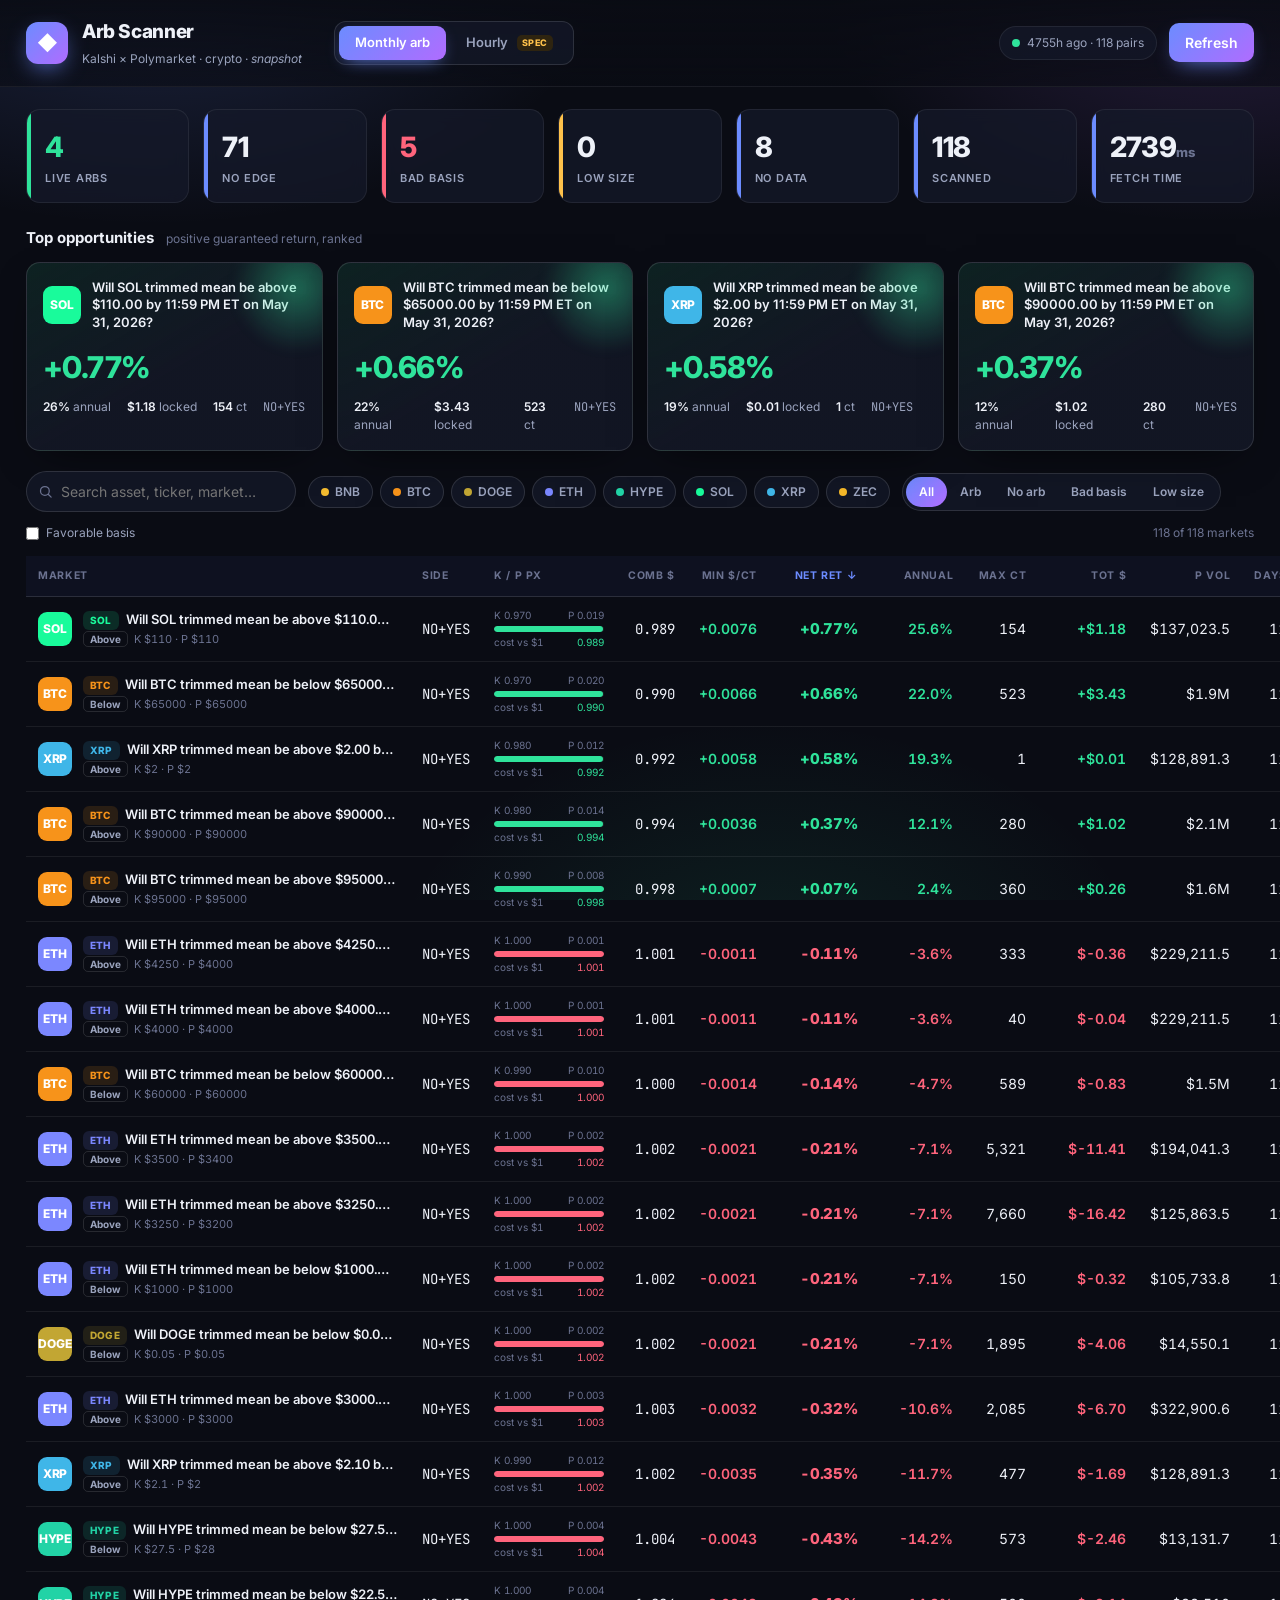
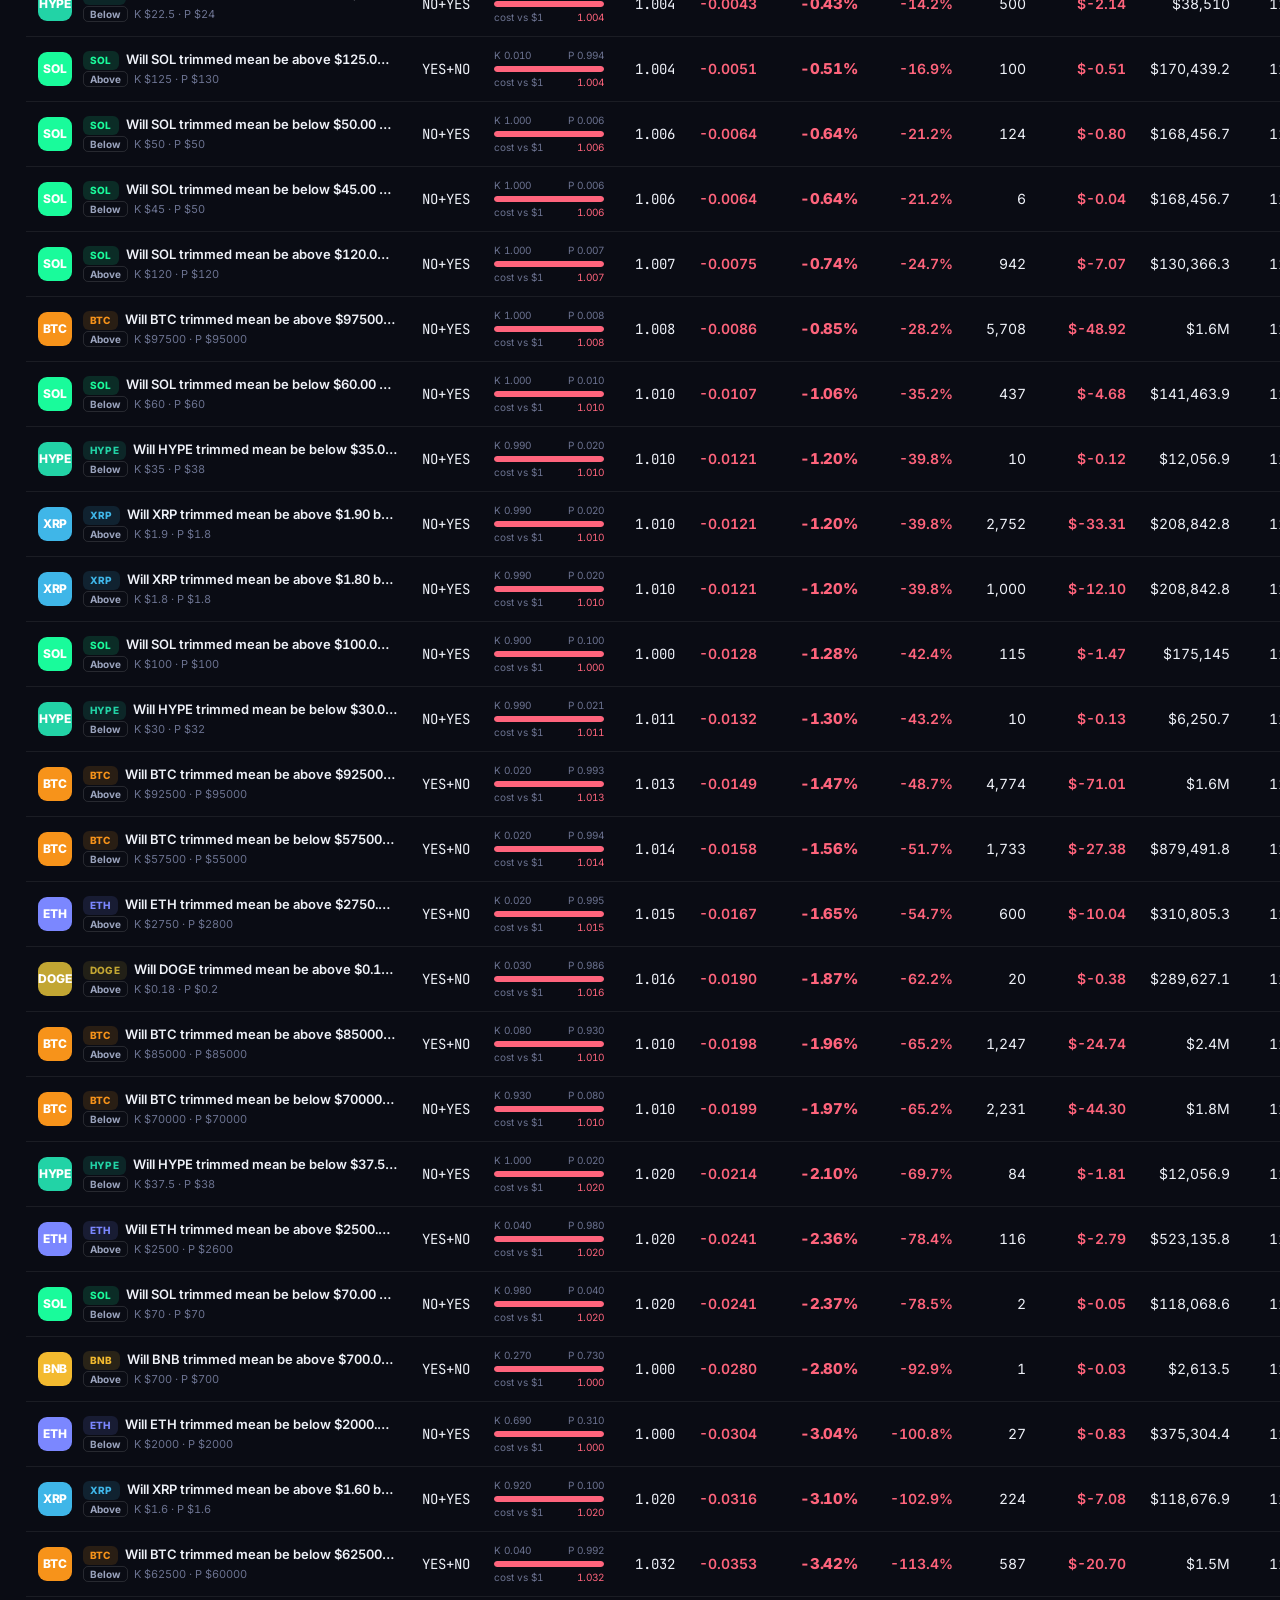
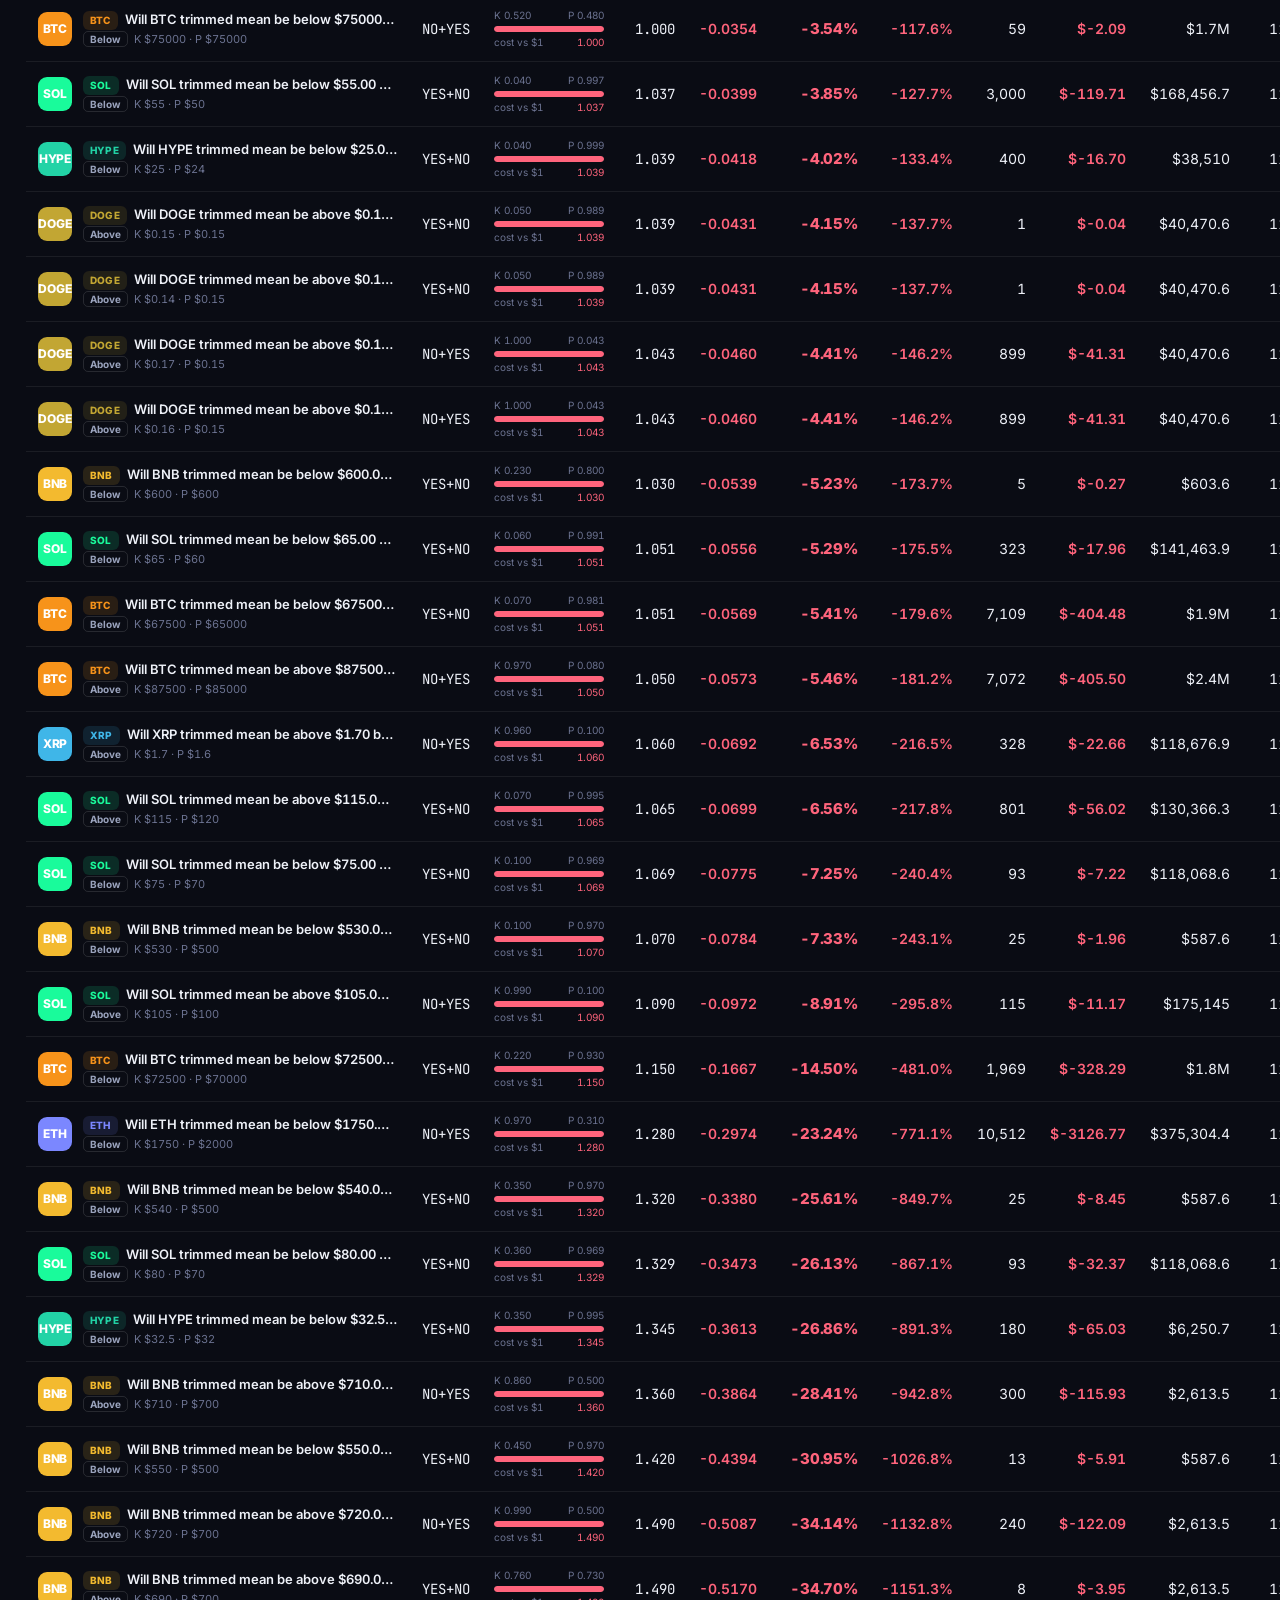
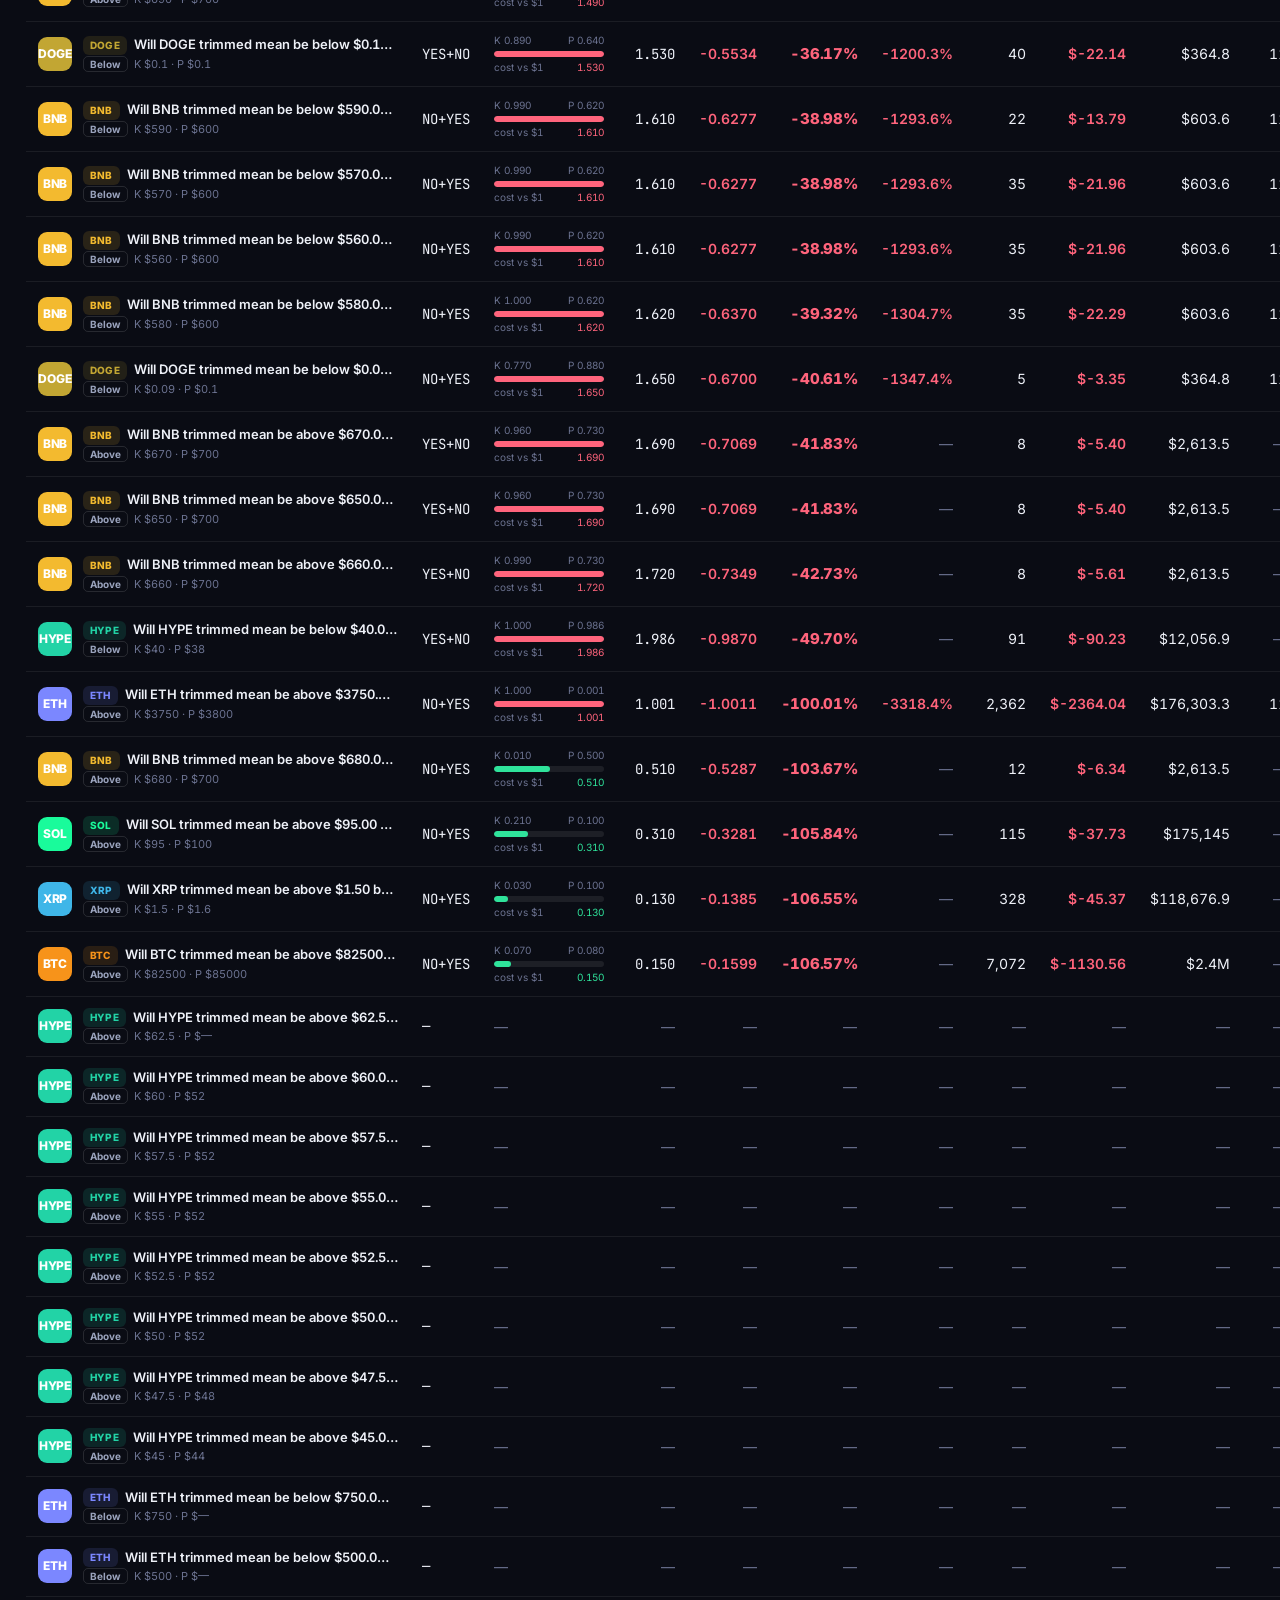
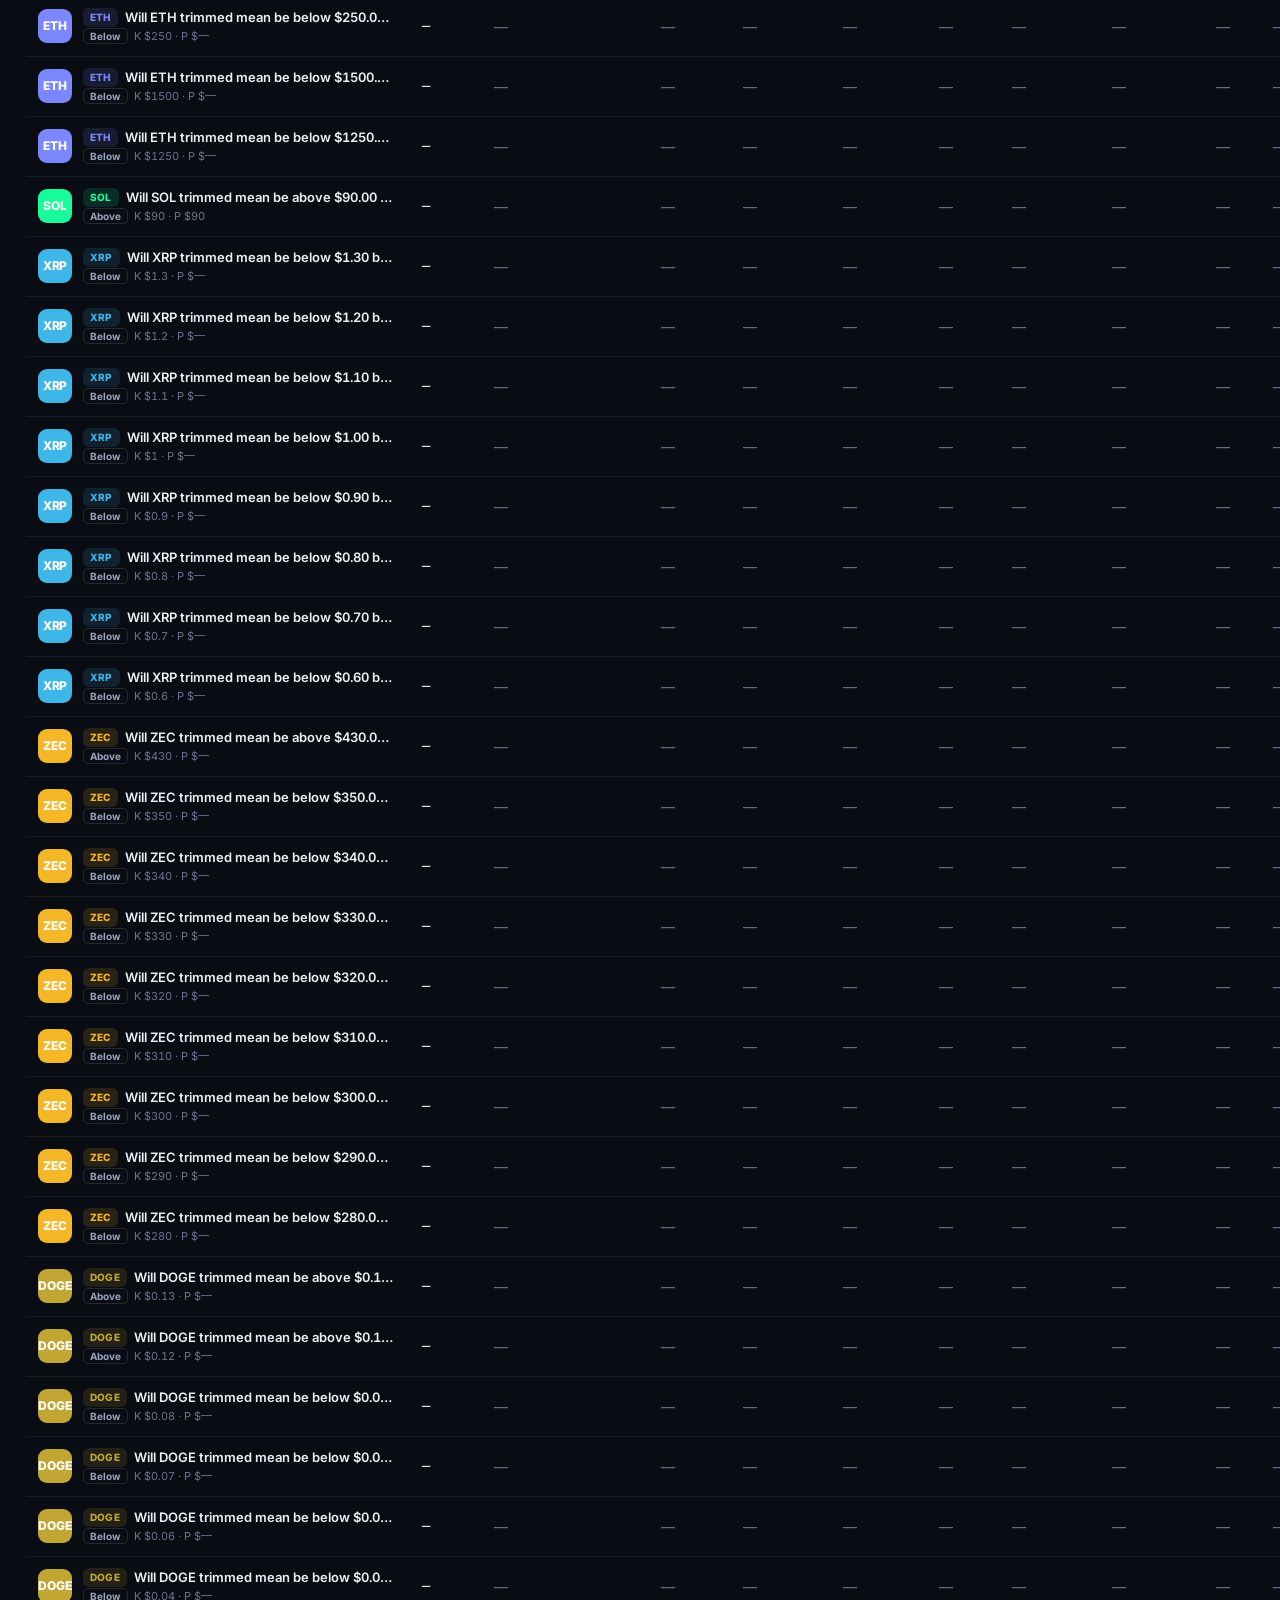
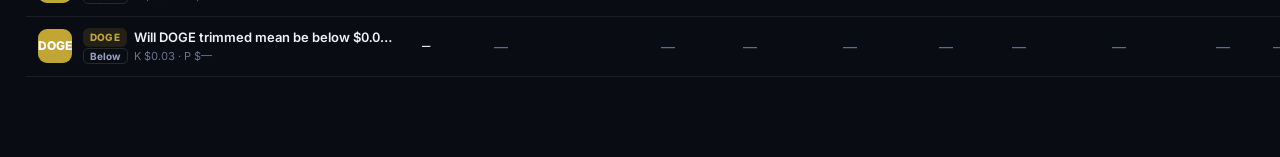
==== docs/index.html @ 5e6889ec "Static dashboard via GitHub Pages (docs/) + GHA snapshot writes Adds a phone-friendly public dashboa" ====
<!DOCTYPE html>
<html lang="en">
<head>
<meta charset="utf-8">
<meta name="viewport" content="width=device-width, initial-scale=1">
<title>Arb Scanner · Kalshi × Polymarket</title>
<link rel="preconnect" href="https://fonts.googleapis.com">
<link rel="preconnect" href="https://fonts.gstatic.com" crossorigin>
<link href="https://fonts.googleapis.com/css2?family=Inter:wght@400;500;600;700;800&family=JetBrains+Mono:wght@500;600&display=swap" rel="stylesheet">
<link rel="stylesheet" href="style.css">
</head>
<body>
<div class="aurora"></div>

<header>
  <div class="brand">
    <div class="logo">◆</div>
    <div>
      <h1>Arb&nbsp;Scanner</h1>
      <span class="sub">Kalshi&nbsp;×&nbsp;Polymarket · crypto · <em>snapshot</em></span>
    </div>
    <div class="tabs" id="tabs">
      <button data-m="monthly" class="on">Monthly&nbsp;arb</button>
      <button data-m="hourly">Hourly&nbsp;<span class="spec">spec</span></button>
    </div>
  </div>
  <div class="actions">
    <div class="live"><span class="dot"></span><span id="meta">loading…</span></div>
    <button id="refresh" class="primary"><span class="bspin"></span><span class="blabel">Reload</span></button>
  </div>
</header>

<div id="hbanner" class="hbanner" hidden>
  <div class="hb-ico">⚠</div>
  <div class="hb-txt">
    <b>Speculative — not a locked arb.</b> Kalshi settles on CF&nbsp;Benchmarks,
    Polymarket on Binance. Different feeds &amp; the discrete-strike gap mean
    legs can both lose. Live Binance↔CF divergence:
    <span id="hbDiv" class="hb-div">—</span>
  </div>
</div>

<section id="summary" class="summary"></section>

<section id="hero" class="hero" hidden>
  <div class="hero-head"><h2>Top opportunities</h2><span class="muted">positive guaranteed return, ranked</span></div>
  <div id="heroCards" class="hero-cards"></div>
</section>

<section class="toolbar">
  <div class="search">
    <svg viewBox="0 0 24 24" width="15" height="15"><path d="M21 21l-4.3-4.3M11 18a7 7 0 1 1 0-14 7 7 0 0 1 0 14Z" fill="none" stroke="currentColor" stroke-width="2" stroke-linecap="round"/></svg>
    <input type="search" id="search" placeholder="Search asset, ticker, market…">
  </div>
  <div id="assetChips" class="chips"></div>
  <div class="seg" id="statusSeg">
    <button data-s="" class="on">All</button>
    <button data-s="ARB">Arb</button>
    <button data-s="NO ARB">No&nbsp;arb</button>
    <button data-s="BAD BASIS">Bad&nbsp;basis</button>
    <button data-s="LOW SIZE">Low&nbsp;size</button>
  </div>
  <label class="chk"><input type="checkbox" id="favOnly"><span>Favorable&nbsp;basis</span></label>
  <span class="count" id="rowCount"></span>
</section>

<main>
  <table id="grid">
    <thead><tr id="head"></tr></thead>
    <tbody id="body"></tbody>
  </table>
  <div id="empty" class="empty" hidden>
    <div class="empty-art">◇</div>
    <p>No markets match the current filters.</p>
  </div>
</main>

<div id="toast" class="toast" hidden></div>
<script src="app.js"></script>
</body>
</html>
---- docs/style.css ----
:root {
  --bg: #0a0c14; --bg2: #0e1120; --panel: rgba(22,26,42,.72);
  --panel-solid: #161a2a; --line: rgba(255,255,255,.07);
  --line2: rgba(255,255,255,.12);
  --txt: #eef1f8; --dim: #9aa3bd; --faint: #6b7290;
  --accent: #6c8cff; --accent2: #b06cff;
  --good: #2fe39b; --good-d: #0c2c22; --warn: #ffc24b; --warn-d: #2e2410;
  --bad: #ff647c; --bad-d: #2c1420; --info: #4cc9f0;
  --r: 14px; --shadow: 0 14px 40px -18px rgba(0,0,0,.7);
}
* { box-sizing: border-box; margin: 0; padding: 0; }
/* The HTML `hidden` attribute must always win, even over display:grid/flex. */
[hidden] { display: none !important; }
html { scroll-behavior: smooth; }
body {
  background: var(--bg); color: var(--txt); min-height: 100vh;
  font: 14px/1.5 "Inter", -apple-system, BlinkMacSystemFont, sans-serif;
  -webkit-font-smoothing: antialiased; padding-bottom: 80px;
}
.mono { font-family: "JetBrains Mono", ui-monospace, Menlo, monospace; }

/* ambient gradient wash */
.aurora {
  position: fixed; inset: 0; z-index: -1; pointer-events: none;
  background:
    radial-gradient(60vw 50vh at 12% -5%, rgba(108,140,255,.20), transparent 60%),
    radial-gradient(55vw 45vh at 95% 0%, rgba(176,108,255,.16), transparent 55%),
    radial-gradient(50vw 50vh at 60% 110%, rgba(47,227,155,.10), transparent 60%),
    var(--bg);
}

/* ---------- header ---------- */
header {
  display: flex; justify-content: space-between; align-items: center;
  padding: 18px 26px; position: sticky; top: 0; z-index: 20;
  background: linear-gradient(180deg, rgba(10,12,20,.92), rgba(10,12,20,.6));
  backdrop-filter: blur(14px); border-bottom: 1px solid var(--line);
}
.brand { display: flex; align-items: center; gap: 14px; }
.logo {
  width: 42px; height: 42px; display: grid; place-items: center;
  font-size: 20px; border-radius: 12px; color: #fff;
  background: linear-gradient(135deg, var(--accent), var(--accent2));
  box-shadow: 0 8px 24px -8px var(--accent);
}
h1 { font-size: 19px; font-weight: 800; letter-spacing: -.02em; }
.brand .sub { color: var(--dim); font-size: 12px; }
.tabs { display: flex; gap: 4px; margin-left: 18px; padding: 4px;
  background: var(--panel); border: 1px solid var(--line2); border-radius: 12px; }
.tabs button { background: transparent; color: var(--dim); font-size: 13px;
  padding: 7px 16px; border-radius: 9px; display: flex; align-items: center; gap: 6px; }
.tabs button.on { color: #fff;
  background: linear-gradient(135deg, var(--accent), var(--accent2));
  box-shadow: 0 6px 18px -8px var(--accent); }
.tabs .spec { font-size: 9px; font-weight: 800; letter-spacing: .05em;
  padding: 1px 5px; border-radius: 5px; background: var(--warn-d);
  color: var(--warn); text-transform: uppercase; }
.tabs button.on .spec { background: rgba(255,255,255,.2); color: #fff; }

.hbanner { display: flex; gap: 14px; align-items: center; margin: 18px 26px 0;
  padding: 14px 18px; border-radius: var(--r);
  background: linear-gradient(135deg, rgba(255,194,75,.12), var(--panel));
  border: 1px solid rgba(255,194,75,.3); }
.hb-ico { font-size: 22px; color: var(--warn); }
.hb-txt { font-size: 13px; color: var(--dim); line-height: 1.5; }
.hb-txt b { color: var(--warn); }
.hb-div { font-weight: 700; font-family: "JetBrains Mono", monospace;
  color: var(--txt); padding: 1px 8px; border-radius: 6px;
  background: rgba(255,255,255,.06); }
.hb-div.hot { color: var(--bad); background: var(--bad-d); }
.actions { display: flex; align-items: center; gap: 12px; }
.live {
  display: flex; align-items: center; gap: 7px; color: var(--dim);
  font-size: 12px; padding: 7px 12px; border: 1px solid var(--line);
  border-radius: 999px; background: var(--panel);
}
.live .dot {
  width: 8px; height: 8px; border-radius: 50%; background: var(--good);
  box-shadow: 0 0 0 0 rgba(47,227,155,.6); animation: pulse 2s infinite;
}
@keyframes pulse {
  0% { box-shadow: 0 0 0 0 rgba(47,227,155,.55); }
  70% { box-shadow: 0 0 0 7px rgba(47,227,155,0); }
  100% { box-shadow: 0 0 0 0 rgba(47,227,155,0); }
}
.auto { display: flex; align-items: center; gap: 7px; color: var(--dim);
  font-size: 12px; user-select: none; cursor: pointer; }
.auto input { accent-color: var(--accent); }
button {
  font: inherit; font-weight: 600; cursor: pointer; border: 0;
  border-radius: 10px; padding: 9px 16px; transition: .16s;
}
.primary {
  color: #fff; background: linear-gradient(135deg, var(--accent), var(--accent2));
  display: inline-flex; align-items: center; gap: 8px;
  box-shadow: 0 8px 22px -10px var(--accent);
}
.primary:hover { transform: translateY(-1px); filter: brightness(1.08); }
.ghost { color: var(--txt); background: var(--panel); border: 1px solid var(--line2); }
.ghost:hover { border-color: var(--accent); color: #fff; }
button:disabled { opacity: .55; cursor: default; transform: none; }
.bspin { width: 13px; height: 13px; border-radius: 50%; display: none;
  border: 2px solid rgba(255,255,255,.35); border-top-color: #fff;
  animation: spin .7s linear infinite; }
.loading .bspin { display: inline-block; }
@keyframes spin { to { transform: rotate(360deg); } }

/* ---------- summary ---------- */
.summary {
  display: grid; grid-template-columns: repeat(auto-fit, minmax(150px, 1fr));
  gap: 14px; padding: 22px 26px 6px;
}
.stat {
  position: relative; overflow: hidden; border-radius: var(--r);
  border: 1px solid var(--line); background: var(--panel);
  backdrop-filter: blur(8px); padding: 16px 18px;
}
.stat::before {
  content: ""; position: absolute; left: 0; top: 0; bottom: 0; width: 4px;
  background: var(--accent);
}
.stat.s-arb::before { background: var(--good); }
.stat.s-bad::before { background: var(--bad); }
.stat.s-warn::before { background: var(--warn); }
.stat .n { font-size: 28px; font-weight: 800; letter-spacing: -.02em; }
.stat.s-arb .n { color: var(--good); }
.stat.s-bad .n { color: var(--bad); }
.stat .l { color: var(--dim); font-size: 11px; font-weight: 600;
  text-transform: uppercase; letter-spacing: .07em; margin-top: 2px; }
.stat .spark { color: var(--faint); font-size: 11px; margin-top: 6px; }

/* ---------- hero ---------- */
.hero { padding: 18px 26px 0; }
.hero-head { display: flex; align-items: baseline; gap: 12px; margin-bottom: 12px; }
.hero-head h2 { font-size: 15px; font-weight: 700; }
.muted { color: var(--faint); font-size: 12px; }
.hero-cards { display: grid; gap: 14px;
  grid-template-columns: repeat(auto-fill, minmax(280px, 1fr)); }
.hcard {
  position: relative; overflow: hidden; border-radius: var(--r);
  padding: 16px; border: 1px solid var(--line2);
  background: linear-gradient(150deg, rgba(47,227,155,.10), var(--panel) 55%);
  box-shadow: var(--shadow); transition: .18s; cursor: pointer;
}
.hcard:hover { transform: translateY(-3px); border-color: var(--good); }
.hcard .glow {
  position: absolute; right: -40px; top: -40px; width: 130px; height: 130px;
  background: radial-gradient(circle, rgba(47,227,155,.4), transparent 70%);
  filter: blur(6px);
}
.hcard .top { display: flex; align-items: center; gap: 11px; margin-bottom: 14px; }
.hcard .thumb { width: 38px; height: 38px; border-radius: 10px; }
.hcard .q { font-weight: 600; font-size: 13px; line-height: 1.35; }
.hcard .ret { font-size: 30px; font-weight: 800; color: var(--good);
  letter-spacing: -.02em; }
.hcard .meta { display: flex; gap: 16px; margin-top: 8px; color: var(--dim);
  font-size: 12px; }
.hcard .meta b { color: var(--txt); font-weight: 600; }
.hcard.spec { background: linear-gradient(150deg, rgba(255,194,75,.12),
  var(--panel) 55%); }
.hcard.spec:hover { border-color: var(--warn); }
.hcard.spec .glow { background: radial-gradient(circle,
  rgba(255,194,75,.34), transparent 70%); }
.hcard.spec .ret { color: var(--warn); }
.warn-line { font-size: 11.5px; color: var(--warn); background: var(--warn-d);
  border-radius: 7px; padding: 7px 10px; margin: 10px 0; }

/* ---------- toolbar ---------- */
.toolbar {
  display: flex; align-items: center; gap: 12px; flex-wrap: wrap;
  padding: 20px 26px 14px;
}
.search { position: relative; display: flex; align-items: center; }
.search svg { position: absolute; left: 12px; color: var(--faint); }
.search input {
  background: var(--panel); border: 1px solid var(--line2); color: var(--txt);
  border-radius: 999px; padding: 9px 16px 9px 34px; min-width: 250px;
  font: inherit; outline: none;
}
.search input:focus { border-color: var(--accent); }
.chips { display: flex; gap: 7px; flex-wrap: wrap; }
.chips .ac {
  display: flex; align-items: center; gap: 6px; padding: 6px 12px;
  border-radius: 999px; border: 1px solid var(--line2); background: var(--panel);
  color: var(--dim); font-size: 12px; font-weight: 600; cursor: pointer;
  transition: .14s;
}
.chips .ac .blob { width: 8px; height: 8px; border-radius: 50%; }
.chips .ac.on { color: #fff; border-color: transparent;
  background: rgba(255,255,255,.10); }
.seg { display: flex; background: var(--panel); border: 1px solid var(--line2);
  border-radius: 999px; padding: 3px; }
.seg button { background: transparent; color: var(--dim); padding: 6px 13px;
  border-radius: 999px; font-size: 12px; }
.seg button.on { color: #fff;
  background: linear-gradient(135deg, var(--accent), var(--accent2)); }
.chk { display: flex; align-items: center; gap: 7px; color: var(--dim);
  font-size: 12px; cursor: pointer; user-select: none; }
.chk input { accent-color: var(--accent); }
.toolbar .count { margin-left: auto; color: var(--faint); font-size: 12px; }

/* ---------- table ---------- */
main { padding: 0 26px; }
table { border-collapse: separate; border-spacing: 0; width: 100%;
  font-variant-numeric: tabular-nums; }
thead th {
  position: sticky; top: 79px; z-index: 5; background: var(--bg2);
  color: var(--faint); font-size: 10.5px; font-weight: 700;
  text-transform: uppercase; letter-spacing: .06em; text-align: right;
  padding: 12px 12px; cursor: pointer; user-select: none; white-space: nowrap;
  border-bottom: 1px solid var(--line2);
}
thead th:first-child, thead th.l { text-align: left; }
thead th:hover { color: var(--txt); }
thead th.sorted, thead th.asc { color: var(--accent); }
thead th.sorted::after { content: " ↓"; }
thead th.asc::after { content: " ↑"; }
tbody td {
  padding: 11px 12px; text-align: right; white-space: nowrap;
  border-bottom: 1px solid var(--line); }
tbody td.l { text-align: left; }
tbody tr.r { cursor: pointer; transition: background .12s; }
tbody tr.r:hover { background: rgba(255,255,255,.035); }
tbody tr.r.open { background: rgba(108,140,255,.07); }

.mkt { display: flex; align-items: center; gap: 11px; max-width: 360px; }
.thumb, .badge {
  width: 34px; height: 34px; border-radius: 9px; flex-shrink: 0;
  object-fit: cover; background: var(--panel-solid);
}
.badge { display: grid; place-items: center; font-weight: 800; font-size: 12px;
  color: #fff; letter-spacing: -.02em; }
.mkt .info { min-width: 0; }
.mkt .qa { display: flex; align-items: center; gap: 7px; }
.mkt .q { font-weight: 600; font-size: 13px; overflow: hidden;
  text-overflow: ellipsis; white-space: nowrap; max-width: 270px; }
.mkt .sub { color: var(--faint); font-size: 11px; margin-top: 1px; }
.achip { font-size: 10px; font-weight: 800; padding: 2px 7px; border-radius: 6px;
  letter-spacing: .02em; flex-shrink: 0; }
.dir { font-size: 10px; font-weight: 700; color: var(--dim);
  border: 1px solid var(--line2); padding: 1px 6px; border-radius: 5px; }

.pricebar { display: flex; flex-direction: column; gap: 3px; min-width: 110px; }
.pricebar .track { height: 6px; border-radius: 3px; background: rgba(255,255,255,.08);
  position: relative; overflow: hidden; }
.pricebar .fill { position: absolute; inset: 0 auto 0 0; border-radius: 3px;
  background: linear-gradient(90deg, var(--accent), var(--accent2)); }
.pricebar .lbl { display: flex; justify-content: space-between;
  font-size: 10px; color: var(--faint); }

.num { font-weight: 600; }
.pos { color: var(--good); } .neg { color: var(--bad); }
.big { font-size: 15px; font-weight: 800; letter-spacing: -.02em; }
.dimv { color: var(--faint); }

.pill { display: inline-flex; align-items: center; gap: 5px; padding: 4px 10px;
  border-radius: 999px; font-size: 11px; font-weight: 700; }
.pill::before { content: ""; width: 6px; height: 6px; border-radius: 50%;
  background: currentColor; }
.pill.ARB { color: var(--good); background: var(--good-d);
  box-shadow: 0 0 14px -3px rgba(47,227,155,.5); }
.pill.NOARB { color: var(--warn); background: var(--warn-d); }
.pill.BADBASIS { color: var(--bad); background: var(--bad-d); }
.pill.LOWSIZE { color: var(--info); background: rgba(76,201,240,.12); }
.pill.NODATA, .pill.NOPAIR { color: var(--faint); background: rgba(255,255,255,.05); }

/* ---------- detail drawer ---------- */
tr.detail td { padding: 0; border-bottom: 1px solid var(--line); }
.drawer { display: grid; grid-template-columns: 1fr 1fr 1.1fr; gap: 18px;
  padding: 20px 22px; background: linear-gradient(180deg,
    rgba(108,140,255,.06), transparent); animation: slide .22s ease; }
@keyframes slide { from { opacity: 0; transform: translateY(-6px); } }
.vcard { border: 1px solid var(--line); border-radius: 12px; padding: 16px;
  background: var(--panel); }
.vcard h4 { font-size: 11px; text-transform: uppercase; letter-spacing: .08em;
  color: var(--dim); margin-bottom: 10px; display: flex; align-items: center;
  gap: 8px; }
.vcard h4 .tag { font-size: 10px; padding: 2px 7px; border-radius: 5px;
  color: #fff; font-weight: 700; }
.tag.k { background: #5b6cff; } .tag.p { background: #00c2a8; }
.vcard .title { font-weight: 600; font-size: 13px; line-height: 1.4;
  margin-bottom: 10px; }
.vcard img.hero-img { width: 100%; max-height: 120px; object-fit: cover;
  border-radius: 9px; margin-bottom: 10px; }
.vcard .desc { color: var(--dim); font-size: 12px; line-height: 1.55;
  max-height: 130px; overflow: auto; }
.legs { display: flex; gap: 10px; margin-bottom: 12px; }
.leg { flex: 1; background: rgba(255,255,255,.04); border-radius: 9px;
  padding: 9px 11px; }
.leg .k { color: var(--faint); font-size: 10px; text-transform: uppercase;
  letter-spacing: .05em; }
.leg .v { font-weight: 700; font-size: 15px; margin-top: 2px; }
.kv { display: grid; grid-template-columns: 1fr auto; gap: 7px 14px;
  font-size: 12px; }
.kv .k { color: var(--dim); }
.kv .v { font-weight: 600; text-align: right; }
.scen { display: flex; gap: 8px; margin: 12px 0 4px; }
.scen .b { flex: 1; text-align: center; border-radius: 9px; padding: 10px 6px;
  background: rgba(255,255,255,.04); border: 1px solid var(--line); }
.scen .b .t { font-size: 10px; color: var(--faint); text-transform: uppercase;
  letter-spacing: .05em; }
.scen .b .x { font-weight: 800; font-size: 15px; margin-top: 3px; }

.empty { text-align: center; padding: 70px 20px; color: var(--faint); }
.empty-art { font-size: 40px; opacity: .4; margin-bottom: 10px; }

/* ---------- modal / toast ---------- */
.modal { position: fixed; inset: 0; z-index: 40; display: grid;
  place-items: center; background: rgba(4,6,12,.7); backdrop-filter: blur(4px); }
.modal .card { width: 360px; background: var(--panel-solid);
  border: 1px solid var(--line2); border-radius: 16px; padding: 24px;
  box-shadow: var(--shadow); }
.modal h2 { font-size: 17px; }
.modal .hint { color: var(--dim); font-size: 12px; margin: 4px 0 16px; }
.modal label { display: flex; justify-content: space-between; align-items: center;
  gap: 12px; margin: 10px 0; color: var(--dim); font-size: 13px; }
.modal input { width: 120px; background: var(--bg2); border: 1px solid var(--line2);
  color: var(--txt); border-radius: 8px; padding: 7px 10px; font: inherit; }
.modal input:focus { outline: none; border-color: var(--accent); }
.modal .row { display: flex; gap: 10px; margin-top: 20px; }
.modal .row button { flex: 1; }
.toast { position: fixed; bottom: 24px; left: 50%; transform: translateX(-50%);
  z-index: 50; background: var(--panel-solid); border: 1px solid var(--line2);
  color: var(--txt); padding: 12px 20px; border-radius: 12px;
  box-shadow: var(--shadow); font-size: 13px; font-weight: 500;
  animation: slide .2s ease; }
.toast.err { border-color: var(--bad); color: var(--bad); }
.toast.ok { border-color: var(--good); }

/* ---------- positions ---------- */
.positions { padding: 22px 26px 60px; }
.stat.stat-lg { border-width: 1px 1px 1px 4px;
  background: linear-gradient(135deg, rgba(108,140,255,.10), var(--panel)); }
.stat.stat-lg .n { font-size: 32px; }
.stat.stat-lg .l { color: var(--txt); }
.stat .stat-sub { font-size: 14px; font-weight: 700; margin-top: 2px; }
.postoolbar { display: flex; align-items: center; gap: 14px; margin: 16px 0; }
.posseg { display: flex; }
.pos-note { font-size: 12px; }
.vstack { display: flex; flex-direction: column; gap: 16px; }
.vcard .vc-head { display: flex; justify-content: space-between;
  align-items: center; margin-bottom: 12px; }
.vc-tot { font-size: 18px; font-weight: 800; letter-spacing: -.02em; }
.vcard.setup { border-style: dashed; }
.vcard.setup p { color: var(--dim); font-size: 13px; margin: 8px 0; }
.vcard.setup pre { background: var(--bg2); border: 1px solid var(--line);
  border-radius: 8px; padding: 12px; font: 12px/1.5 "JetBrains Mono", monospace;
  color: var(--txt); overflow-x: auto; }
.vcard code { background: var(--bg2); padding: 1px 6px; border-radius: 5px;
  font: 12px "JetBrains Mono", monospace; color: var(--accent); }
.ptbl { width: 100%; border-collapse: separate; border-spacing: 0;
  font-variant-numeric: tabular-nums; }
.ptbl th { text-align: right; color: var(--faint); font-size: 10.5px;
  font-weight: 700; text-transform: uppercase; letter-spacing: .05em;
  padding: 8px 10px; border-bottom: 1px solid var(--line2); }
.ptbl th.l { text-align: left; }
.ptbl td { text-align: right; padding: 10px; border-bottom: 1px solid var(--line);
  white-space: nowrap; }
.ptbl td.l { text-align: left; }
.ptbl tr:hover td { background: rgba(255,255,255,.03); }
.ptbl .mkt .q { max-width: 340px; }
.ptbl .pp { color: var(--faint); font-size: 11px; font-weight: 600; }
.sidetag { font-size: 10px; font-weight: 800; padding: 2px 8px;
  border-radius: 6px; text-transform: uppercase; letter-spacing: .03em; }
.sidetag.yes, .sidetag.up { color: var(--good); background: var(--good-d); }
.sidetag.no, .sidetag.down { color: var(--bad); background: var(--bad-d); }
.okpill { font-size: 10px; font-weight: 700; color: var(--good);
  background: var(--good-d); padding: 2px 8px; border-radius: 999px;
  margin-left: 6px; }
.onepill { font-size: 10px; font-weight: 700; color: var(--warn);
  background: var(--warn-d); padding: 2px 8px; border-radius: 999px;
  margin-left: 6px; }
.leg2 { display: flex; align-items: center; gap: 8px; padding: 3px 0;
  font-size: 12px; }
.leg2 .tag { width: 16px; height: 16px; display: grid; place-items: center;
  font-size: 9px; padding: 0; }

@media (max-width: 1100px) { .drawer { grid-template-columns: 1fr; } }
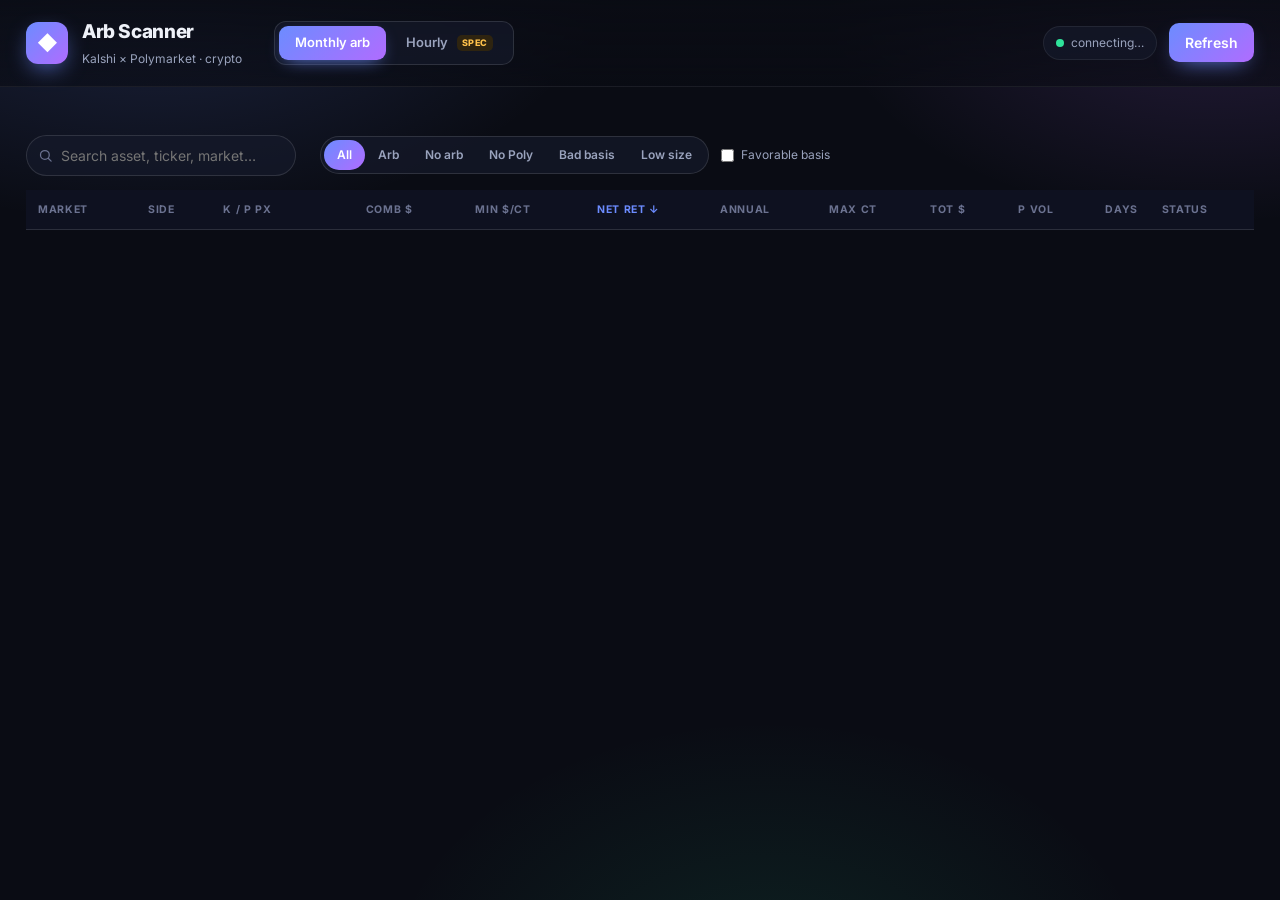
==== commit 757d0cb5: "Distinguish NO POLY / NO KALSHI from generic NO DATA calc.evaluate now reports NO POLY when the Kals" ====
--- a/docs/index.html
+++ b/docs/index.html
@@ -17,7 +17,7 @@
     <div class="logo">◆</div>
     <div>
       <h1>Arb&nbsp;Scanner</h1>
-      <span class="sub">Kalshi&nbsp;×&nbsp;Polymarket · crypto · <em>snapshot</em></span>
+      <span class="sub">Kalshi&nbsp;×&nbsp;Polymarket · crypto</span>
     </div>
     <div class="tabs" id="tabs">
       <button data-m="monthly" class="on">Monthly&nbsp;arb</button>
@@ -25,8 +25,8 @@
     </div>
   </div>
   <div class="actions">
-    <div class="live"><span class="dot"></span><span id="meta">loading…</span></div>
-    <button id="refresh" class="primary"><span class="bspin"></span><span class="blabel">Reload</span></button>
+    <div class="live"><span class="dot"></span><span id="meta">connecting…</span></div>
+    <button id="refresh" class="primary"><span class="bspin"></span><span class="blabel">Refresh</span></button>
   </div>
 </header>
 
@@ -57,6 +57,7 @@
     <button data-s="" class="on">All</button>
     <button data-s="ARB">Arb</button>
     <button data-s="NO ARB">No&nbsp;arb</button>
+    <button data-s="NO POLY">No&nbsp;Poly</button>
     <button data-s="BAD BASIS">Bad&nbsp;basis</button>
     <button data-s="LOW SIZE">Low&nbsp;size</button>
   </div>
@@ -75,6 +76,9 @@
   </div>
 </main>
 
+
+</div>
+
 <div id="toast" class="toast" hidden></div>
 <script src="app.js"></script>
 </body>
--- a/docs/style.css
+++ b/docs/style.css
@@ -263,6 +263,7 @@
 .pill.BADBASIS { color: var(--bad); background: var(--bad-d); }
 .pill.LOWSIZE { color: var(--info); background: rgba(76,201,240,.12); }
 .pill.NODATA, .pill.NOPAIR { color: var(--faint); background: rgba(255,255,255,.05); }
+.pill.NOPOLY, .pill.NOKALSHI { color: var(--warn); background: var(--warn-d); }
 
 /* ---------- detail drawer ---------- */
 tr.detail td { padding: 0; border-bottom: 1px solid var(--line); }
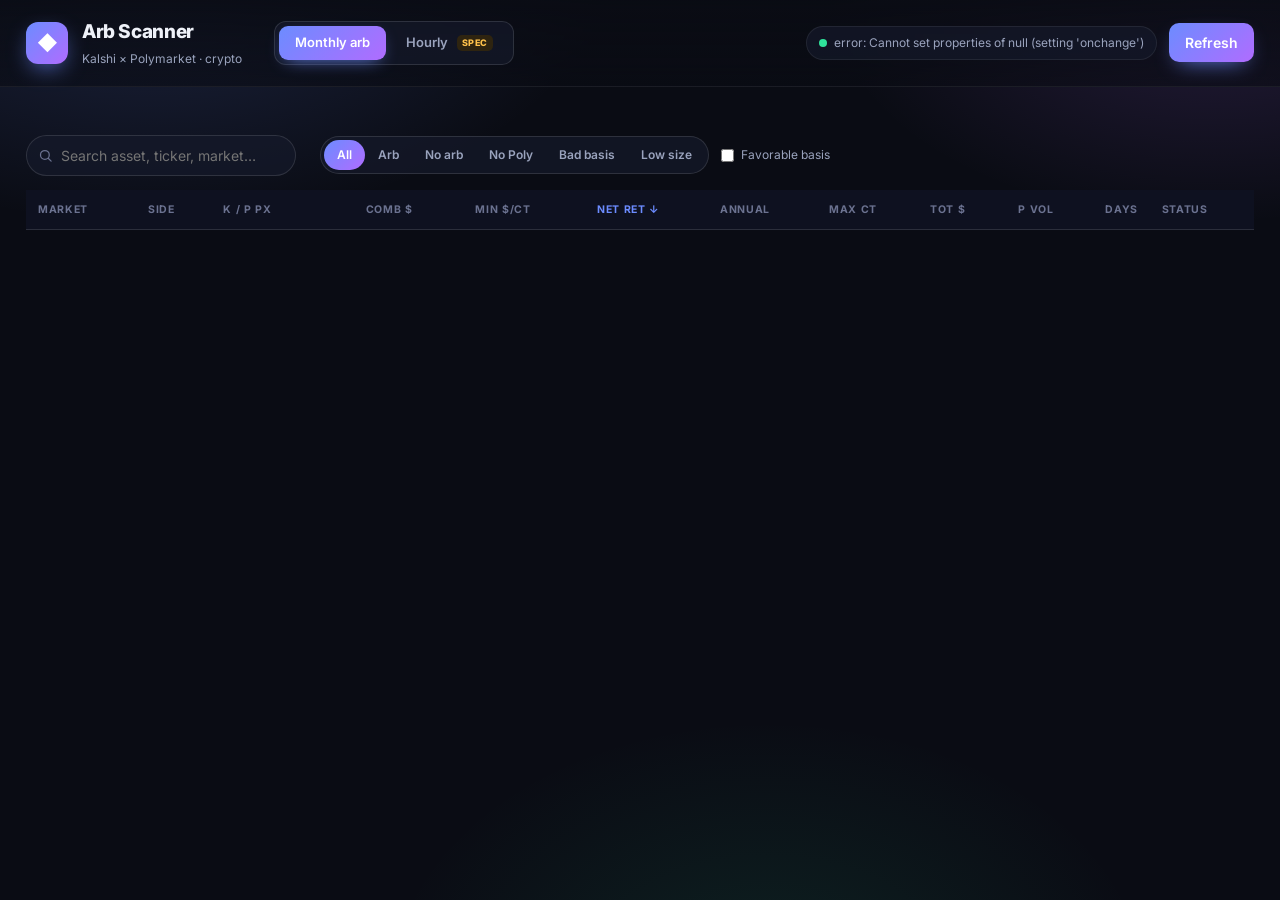
==== commit c9c9b867: "Harden dashboard init so mobile failures are visible, not a stuck "connecting…" The static dashboard" ====
--- a/docs/index.html
+++ b/docs/index.html
@@ -7,7 +7,7 @@
 <link rel="preconnect" href="https://fonts.googleapis.com">
 <link rel="preconnect" href="https://fonts.gstatic.com" crossorigin>
 <link href="https://fonts.googleapis.com/css2?family=Inter:wght@400;500;600;700;800&family=JetBrains+Mono:wght@500;600&display=swap" rel="stylesheet">
-<link rel="stylesheet" href="style.css">
+<link rel="stylesheet" href="style.css?v=20260530">
 </head>
 <body>
 <div class="aurora"></div>
@@ -80,6 +80,6 @@
 </div>
 
 <div id="toast" class="toast" hidden></div>
-<script src="app.js"></script>
+<script src="app.js?v=20260530"></script>
 </body>
 </html>
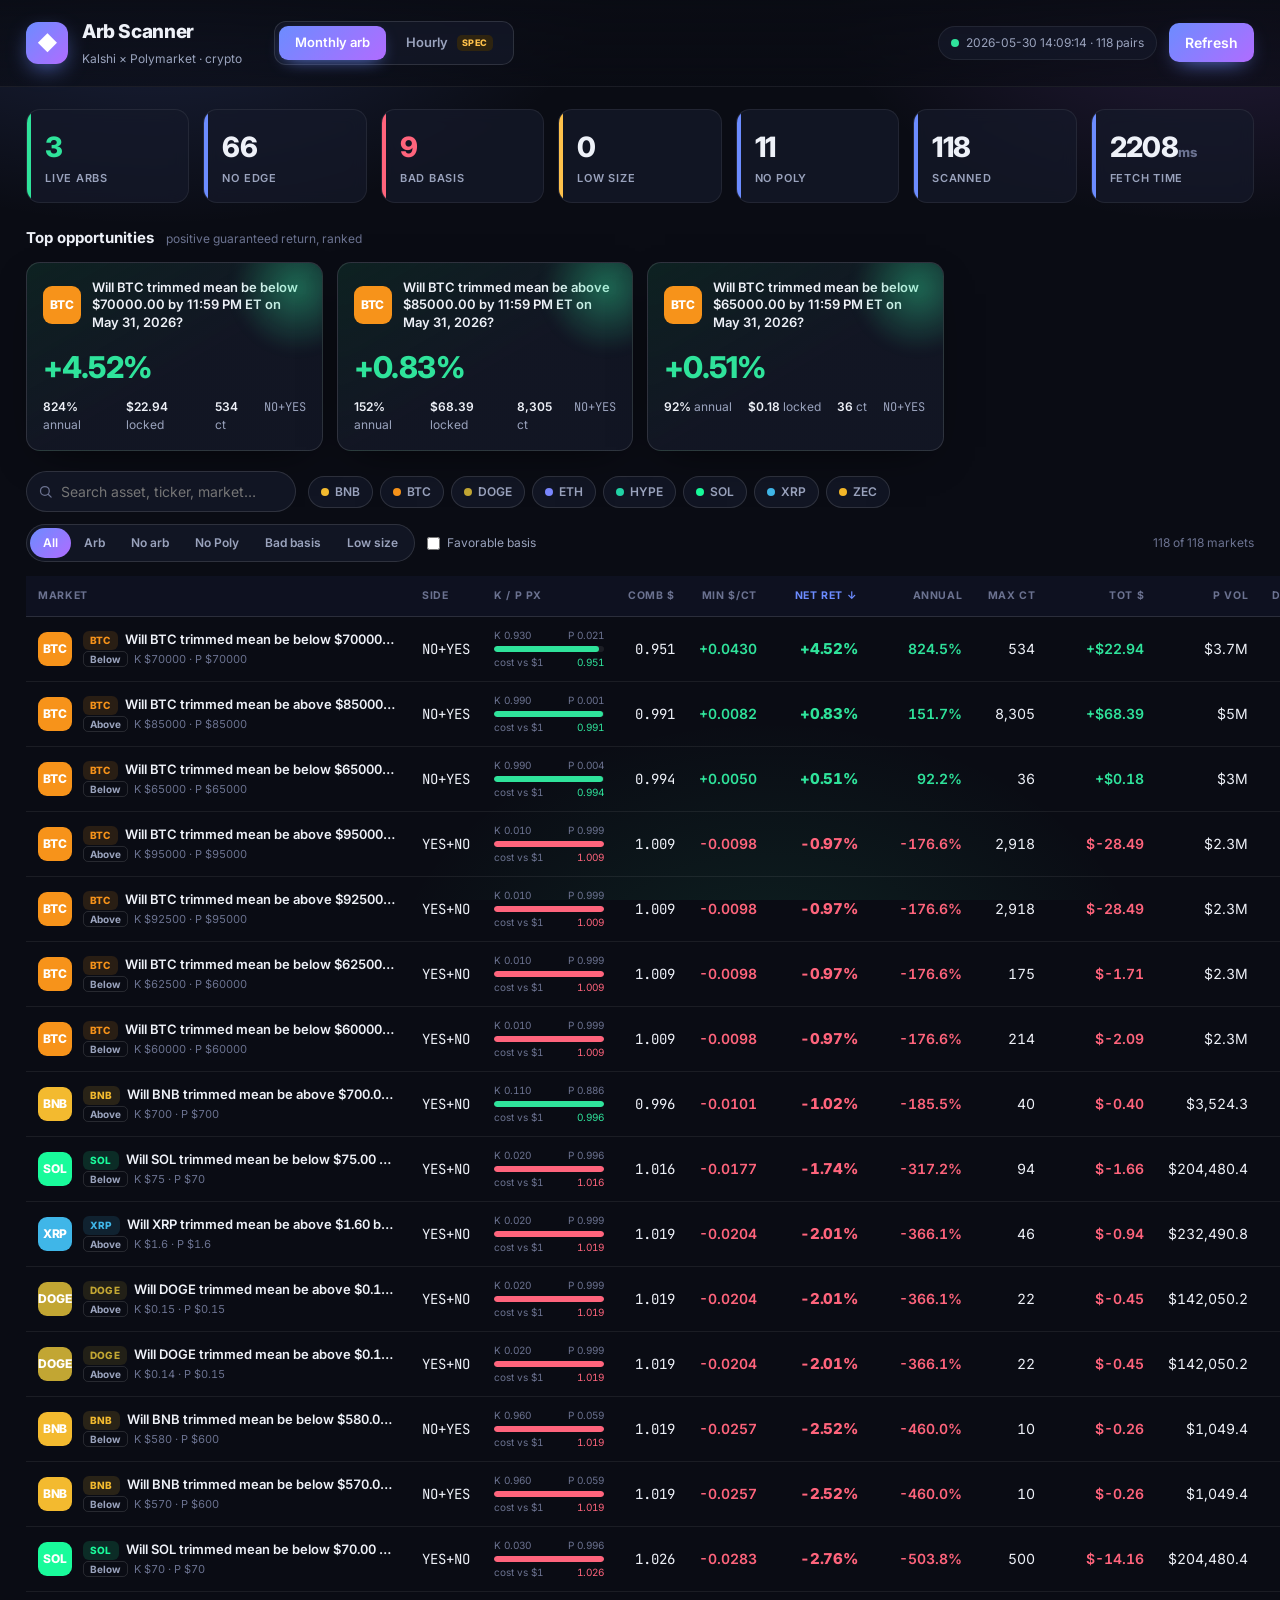
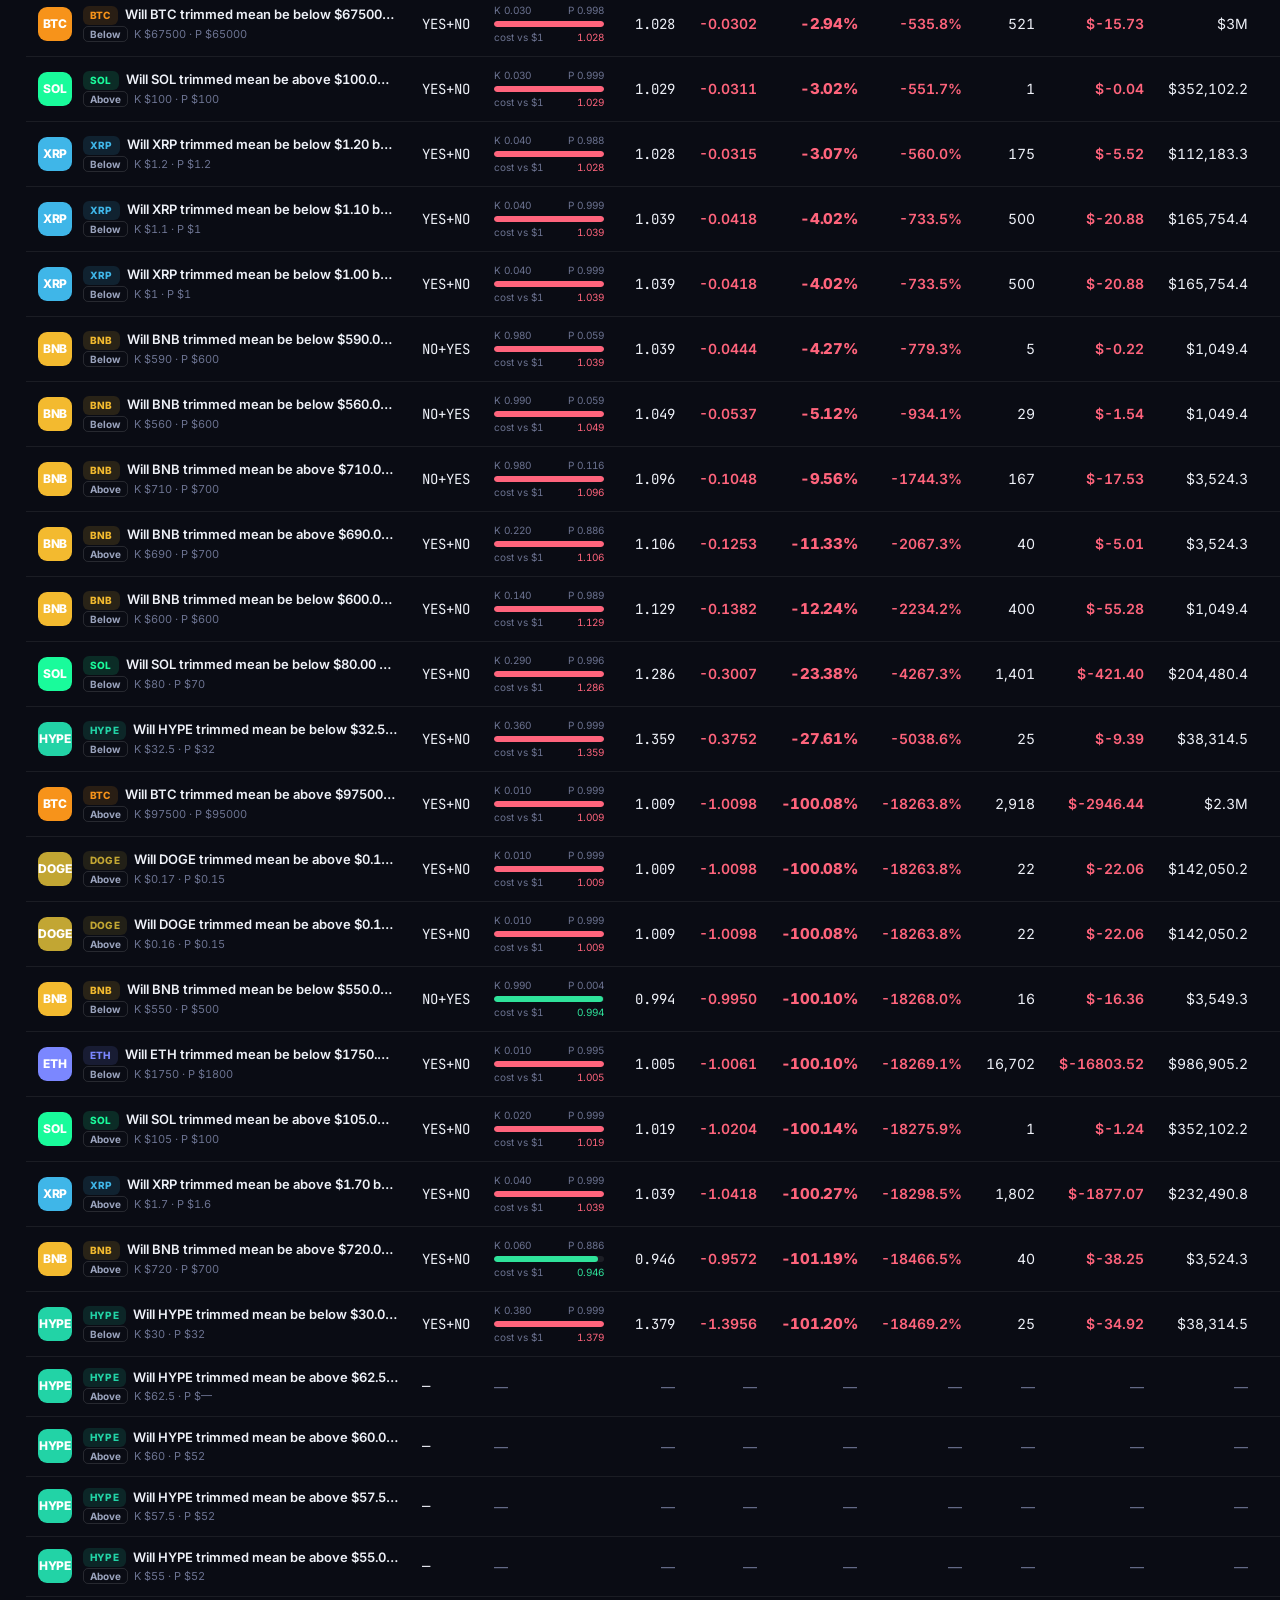
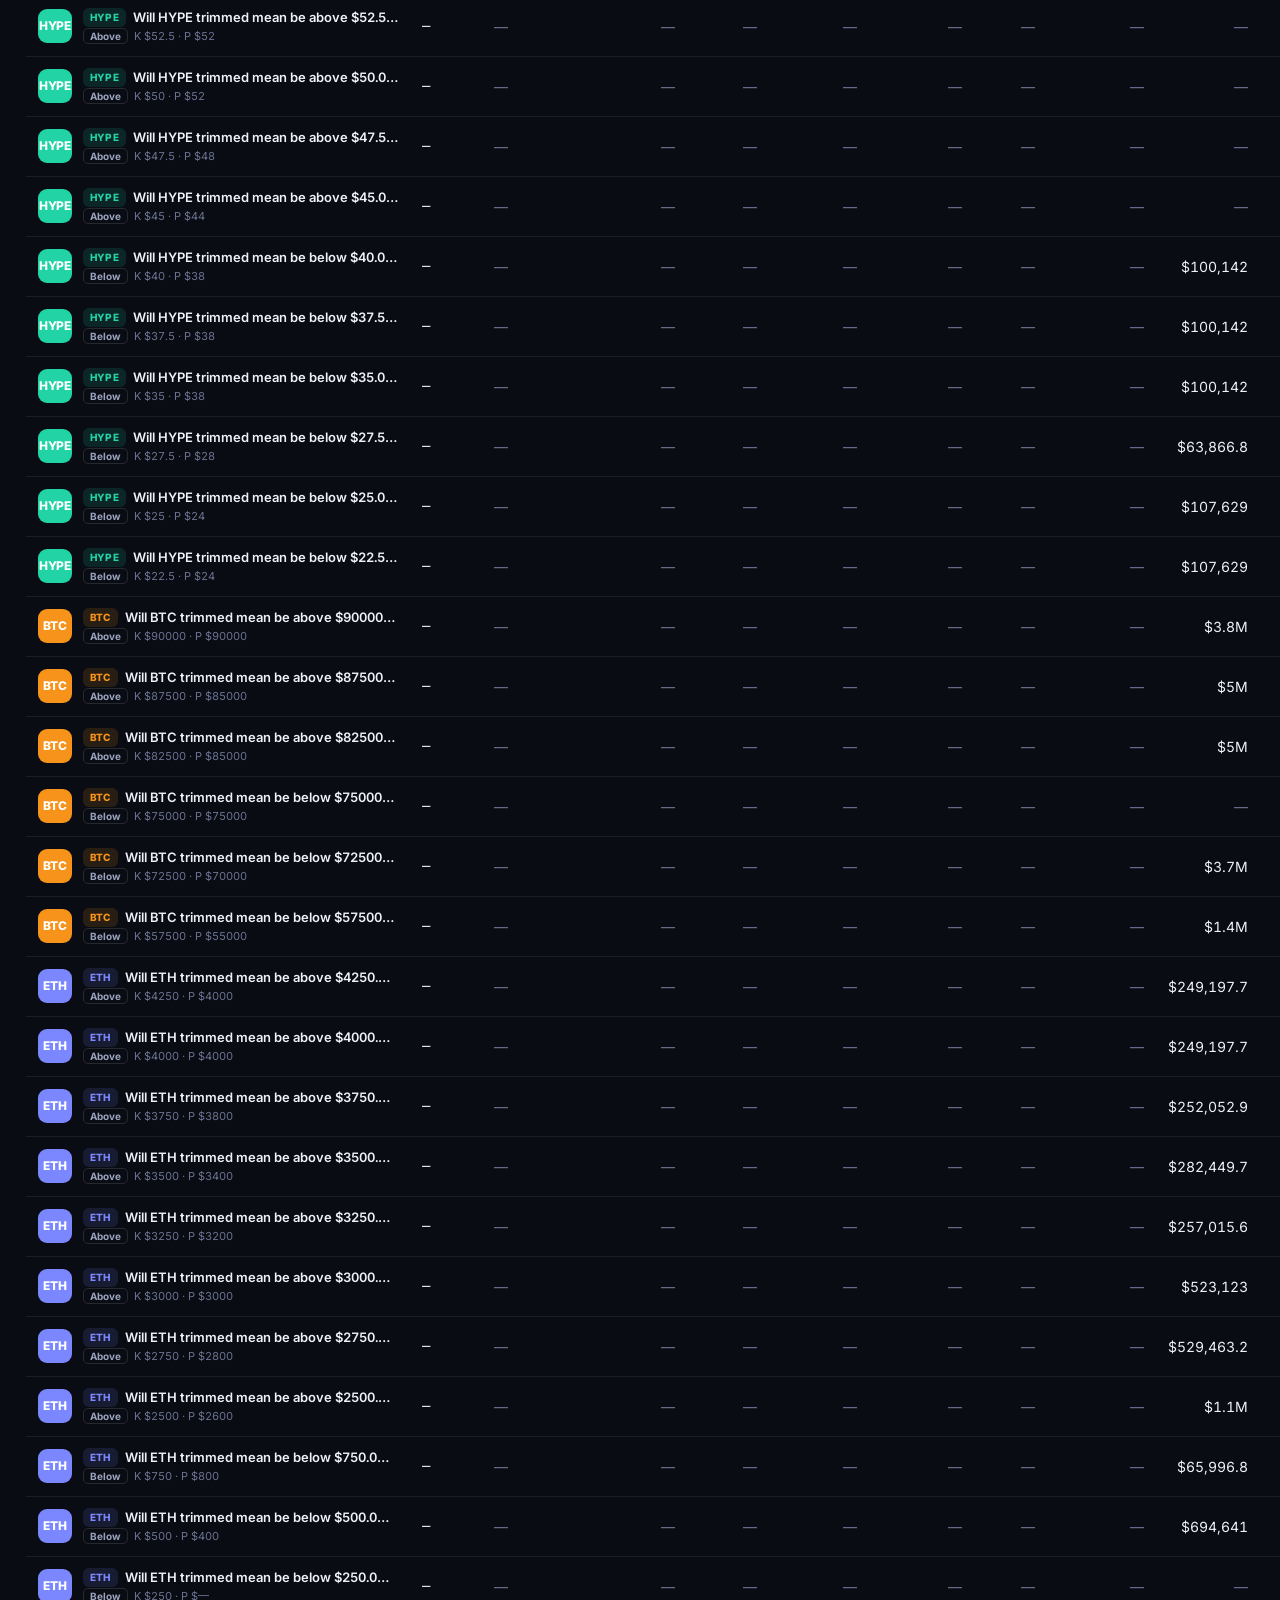
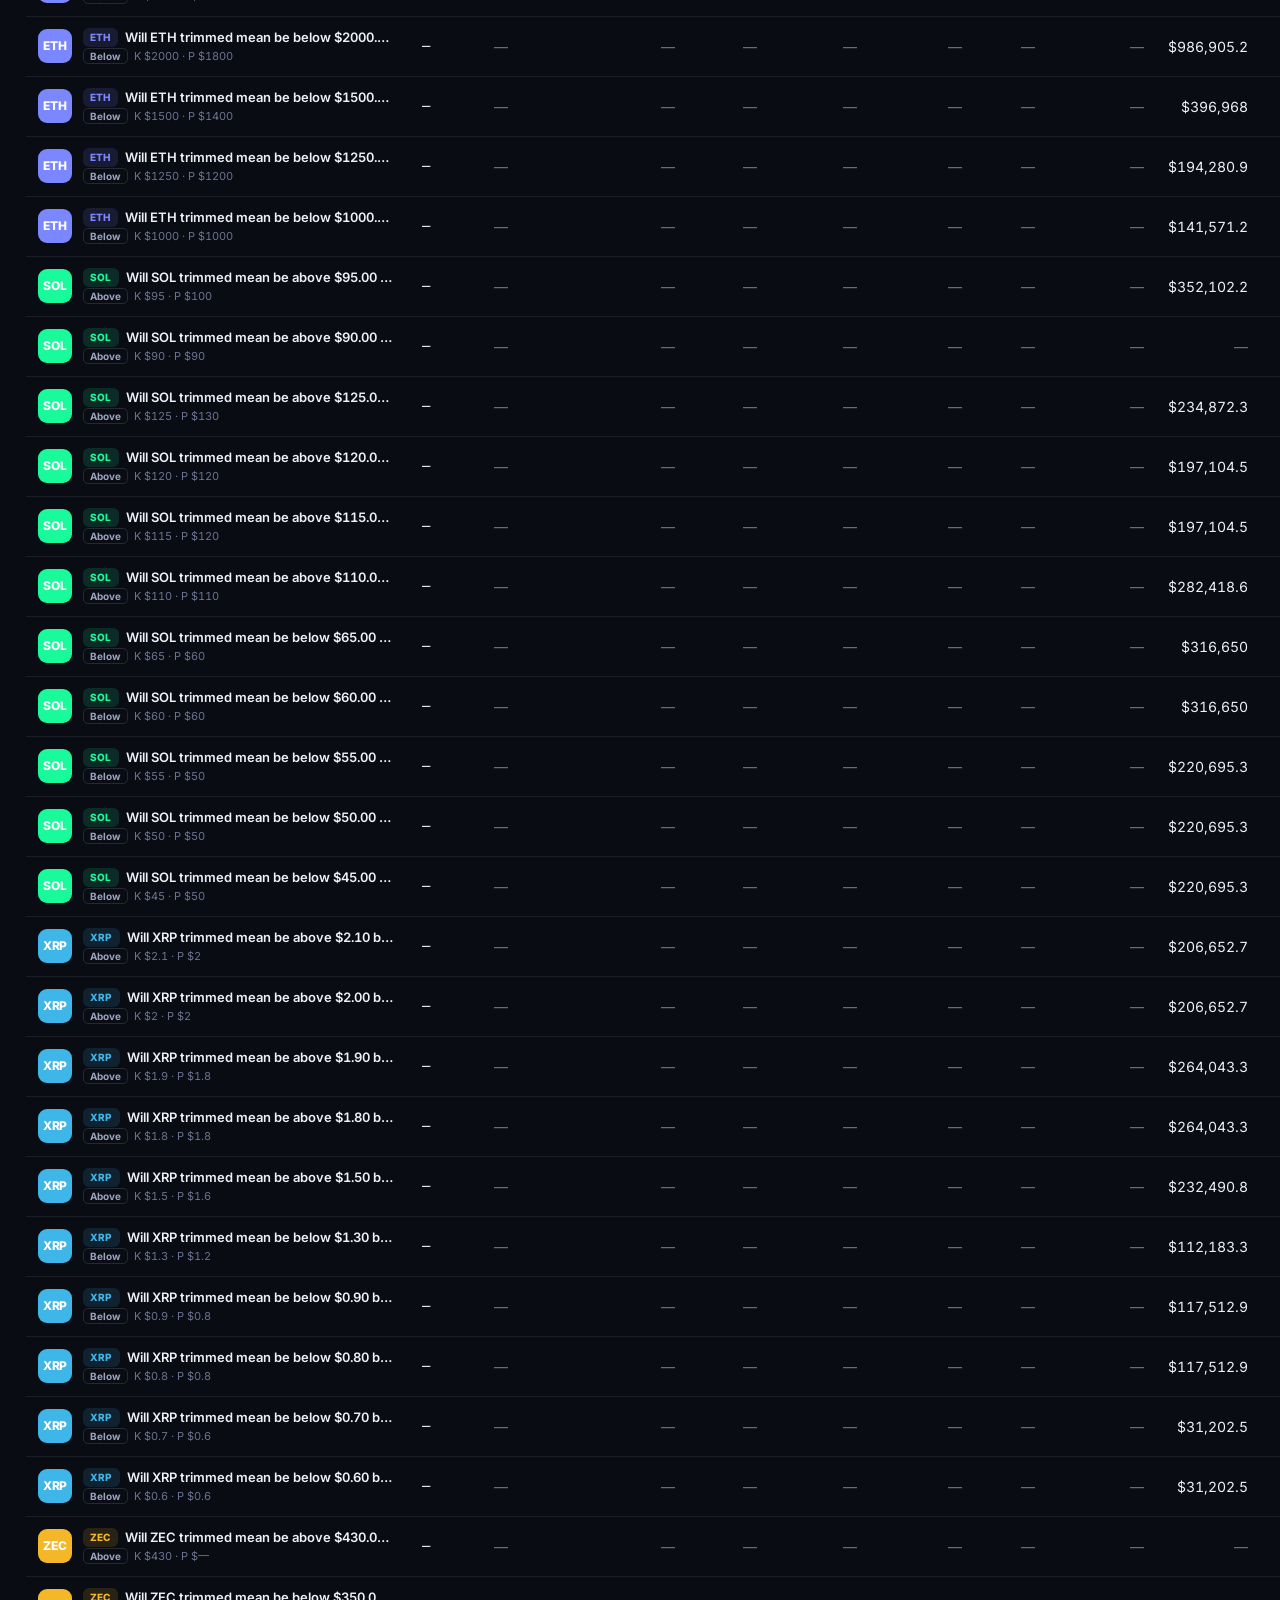
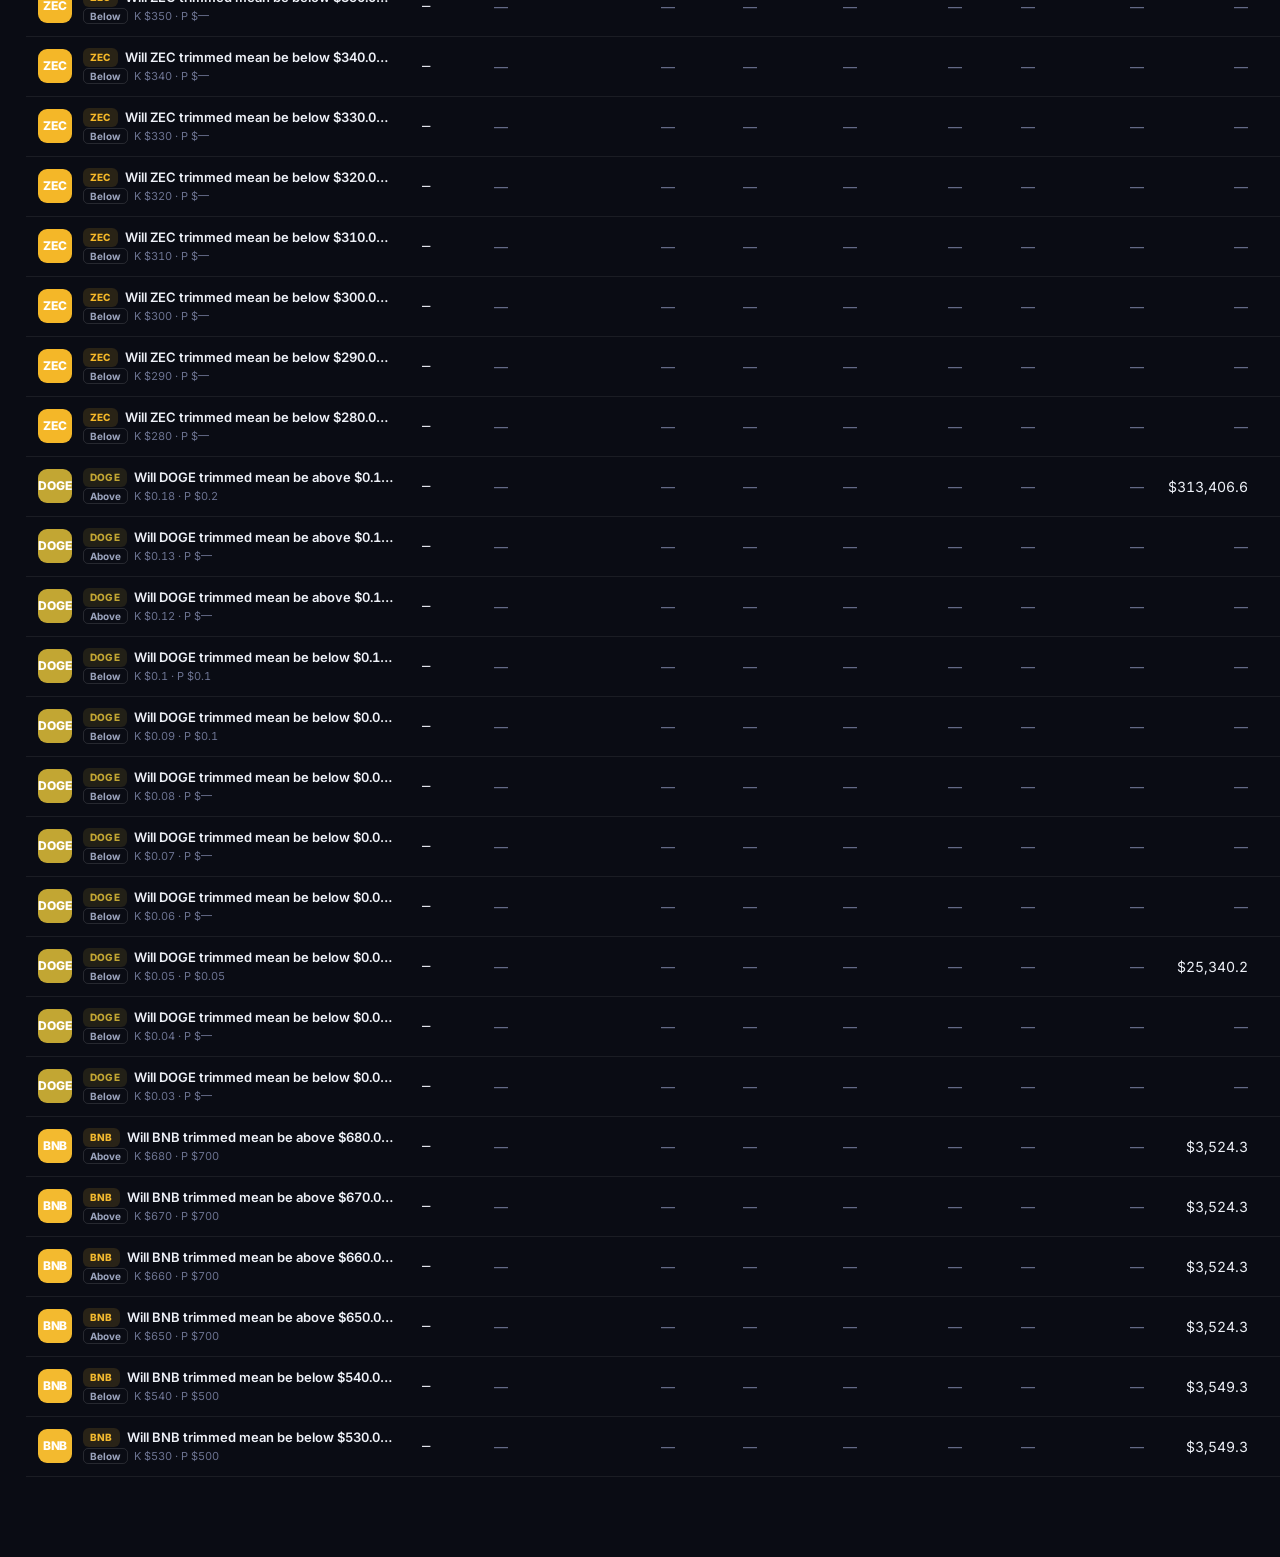
==== commit 3eff9e5b: "Guard full-app-only DOM bindings so the static dashboard build can't throw The static docs/ dashboar" ====
--- a/docs/index.html
+++ b/docs/index.html
@@ -7,7 +7,7 @@
 <link rel="preconnect" href="https://fonts.googleapis.com">
 <link rel="preconnect" href="https://fonts.gstatic.com" crossorigin>
 <link href="https://fonts.googleapis.com/css2?family=Inter:wght@400;500;600;700;800&family=JetBrains+Mono:wght@500;600&display=swap" rel="stylesheet">
-<link rel="stylesheet" href="style.css?v=20260530">
+<link rel="stylesheet" href="style.css?v=20260530b">
 </head>
 <body>
 <div class="aurora"></div>
@@ -80,6 +80,6 @@
 </div>
 
 <div id="toast" class="toast" hidden></div>
-<script src="app.js?v=20260530"></script>
+<script src="app.js?v=20260530b"></script>
 </body>
 </html>
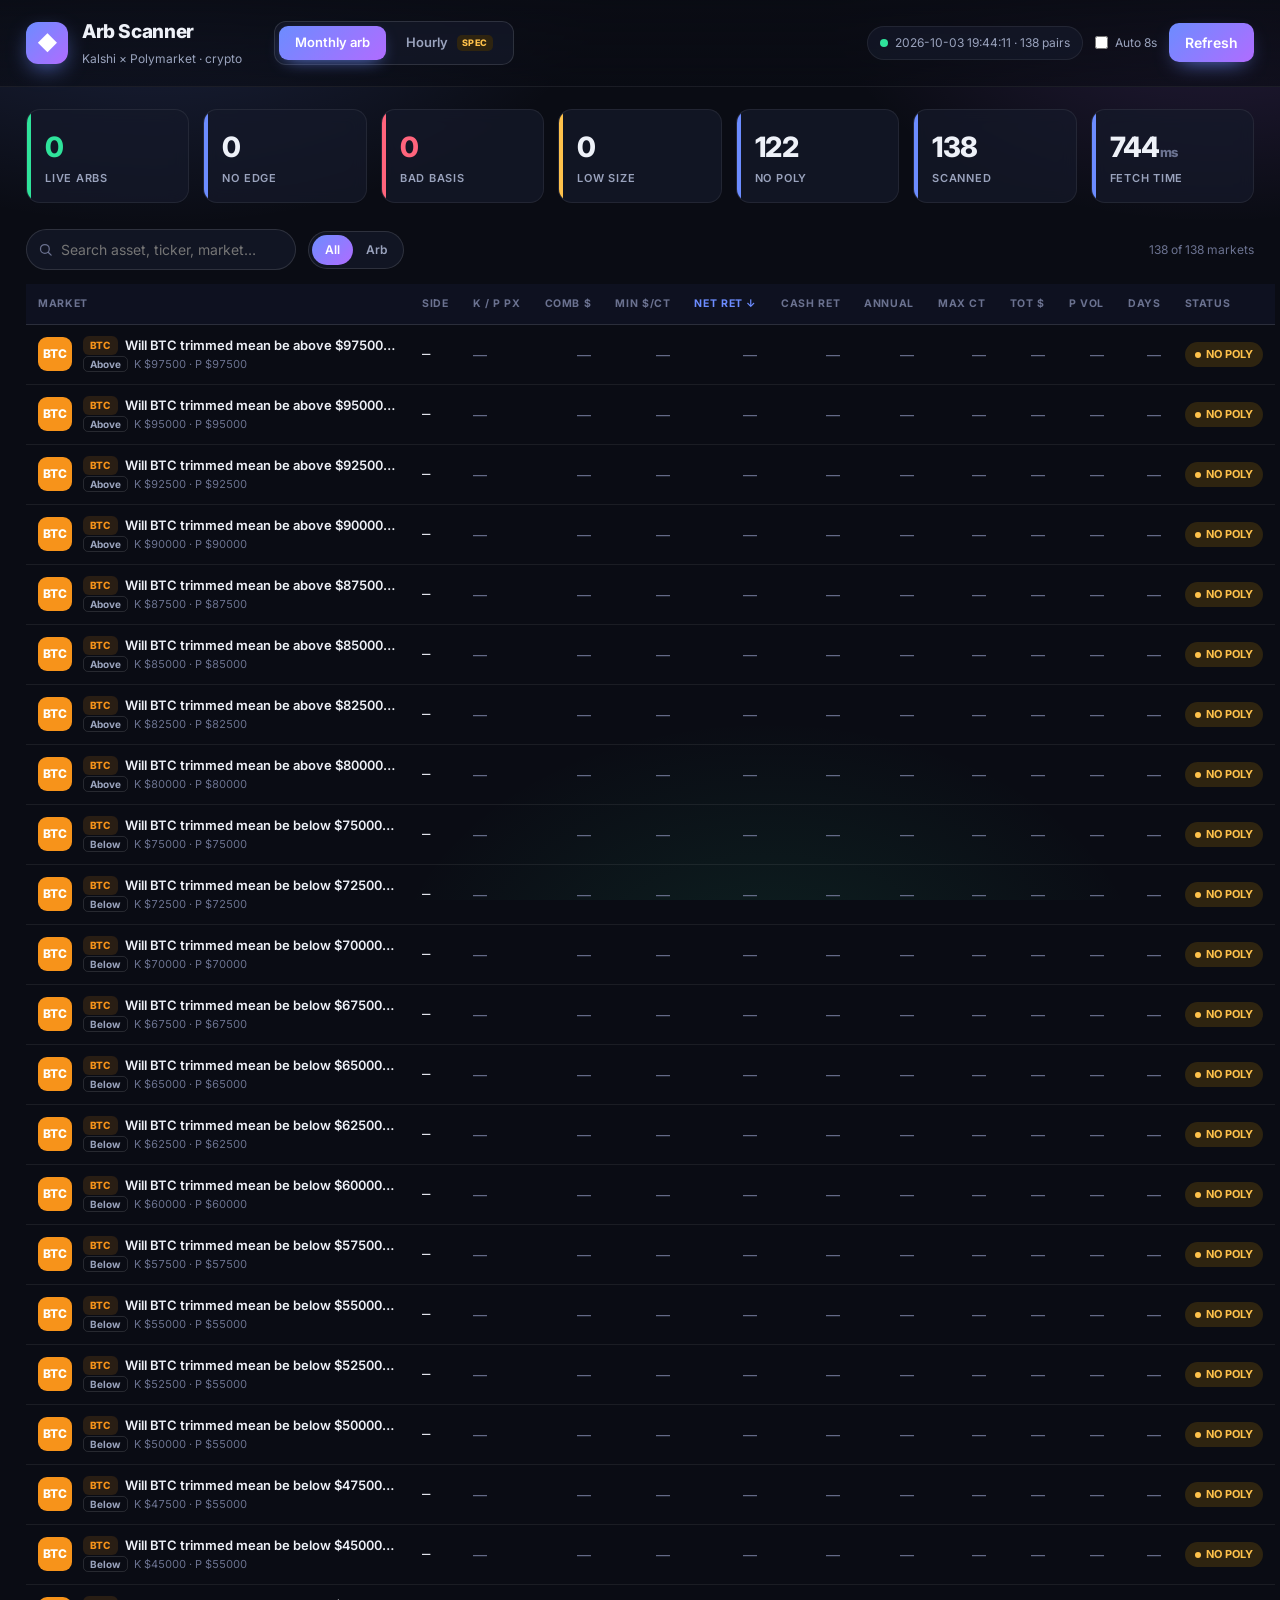
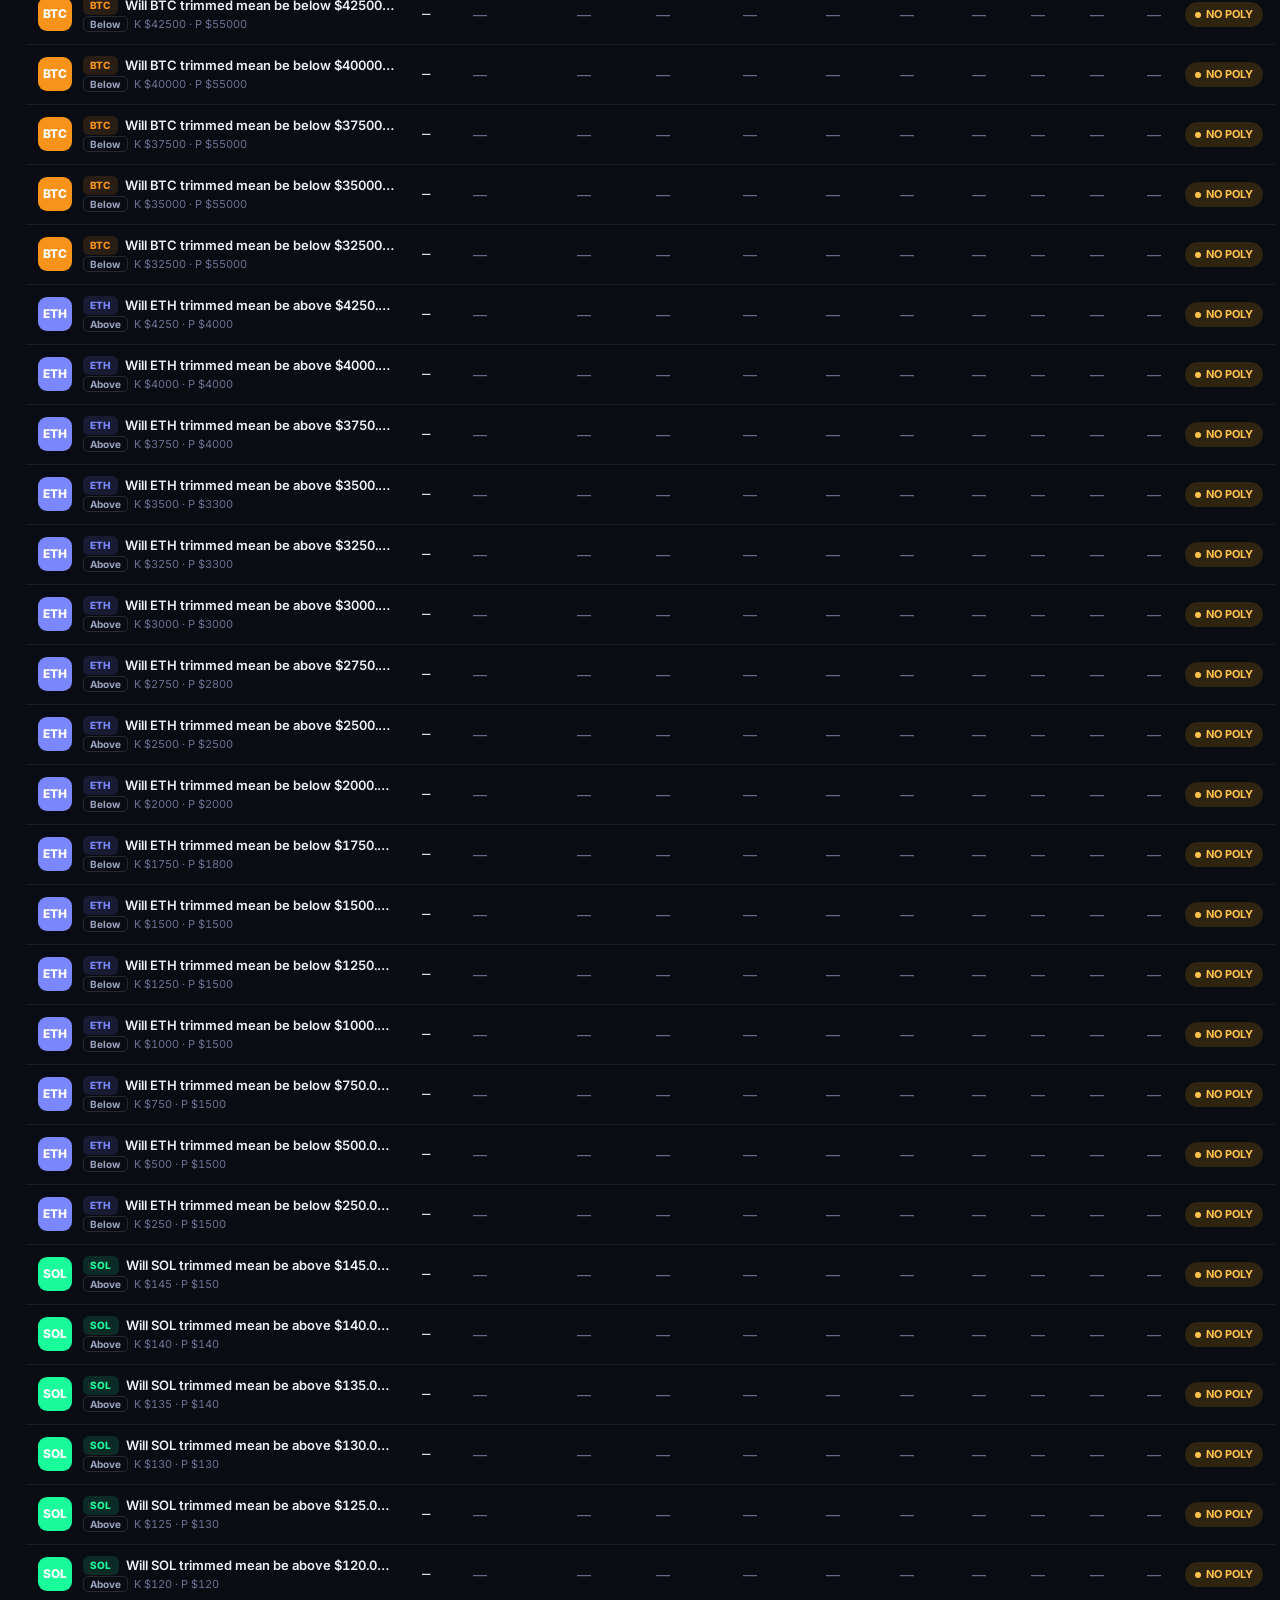
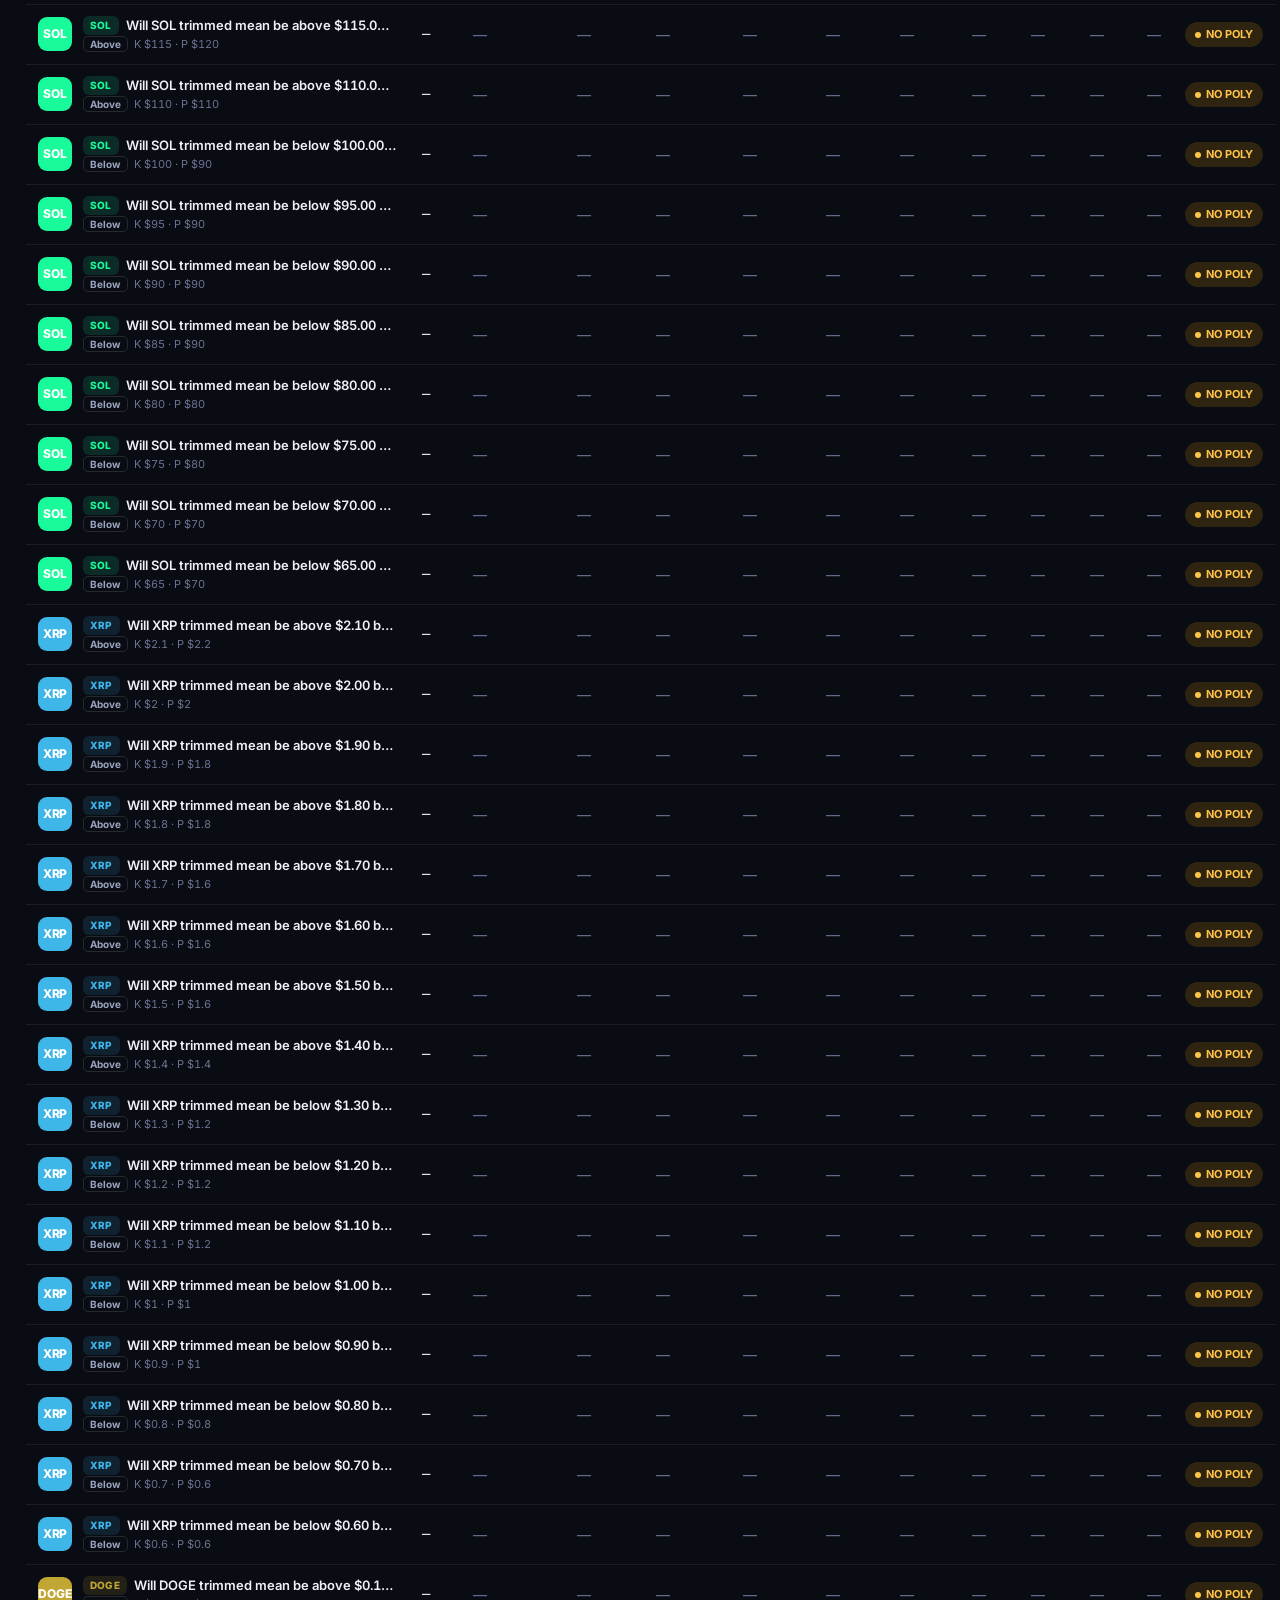
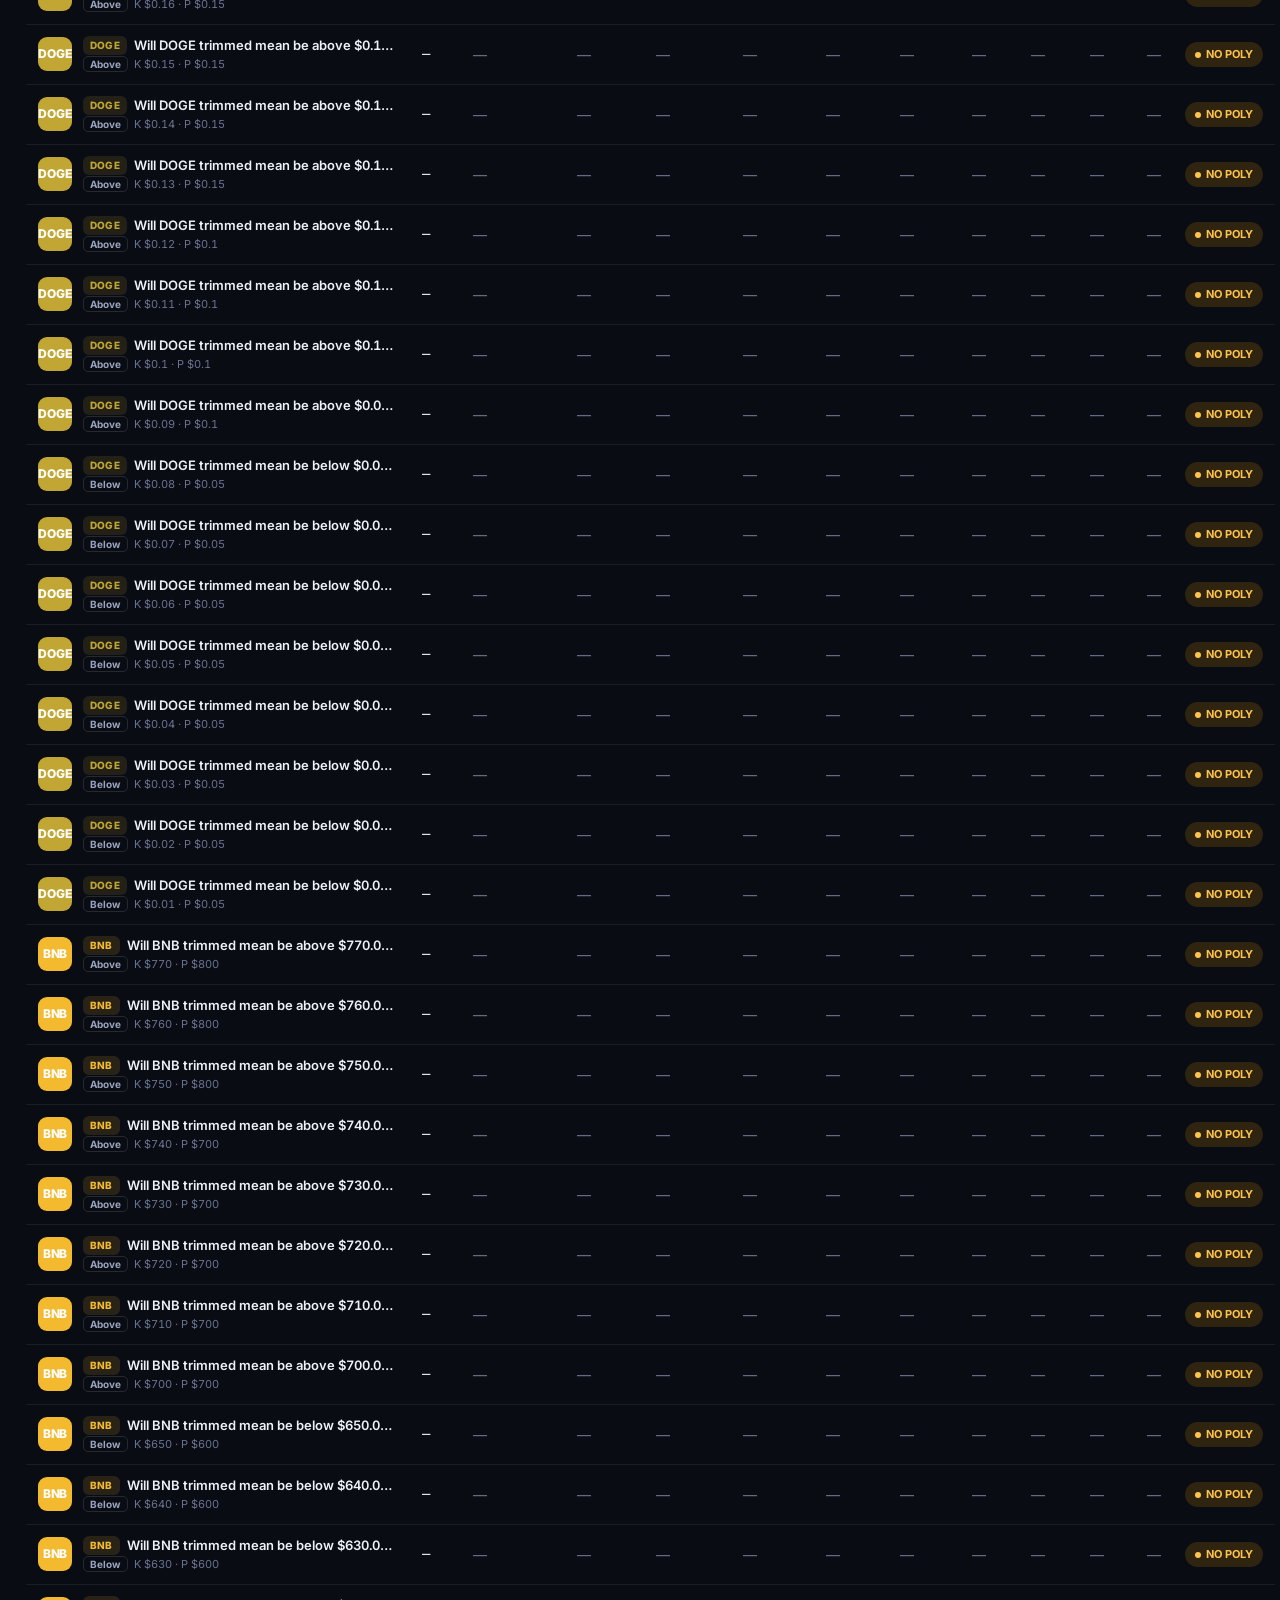
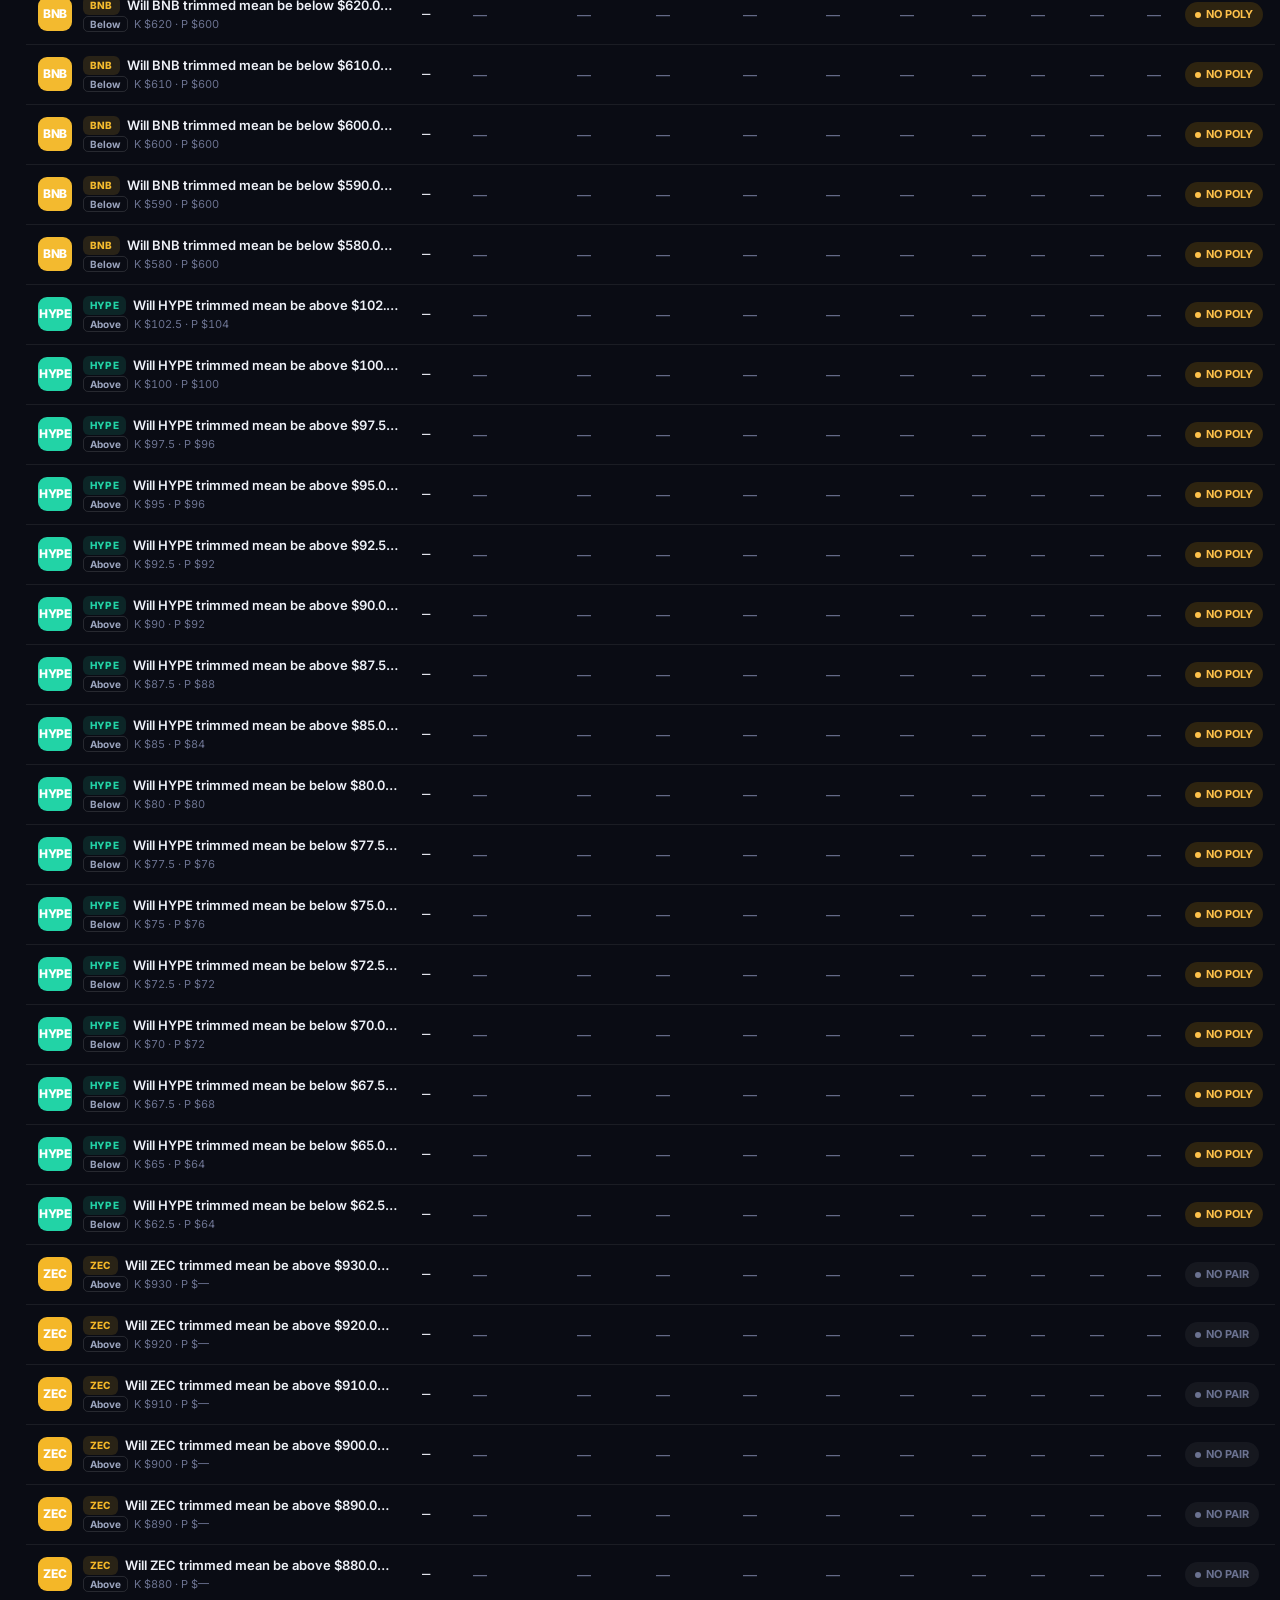
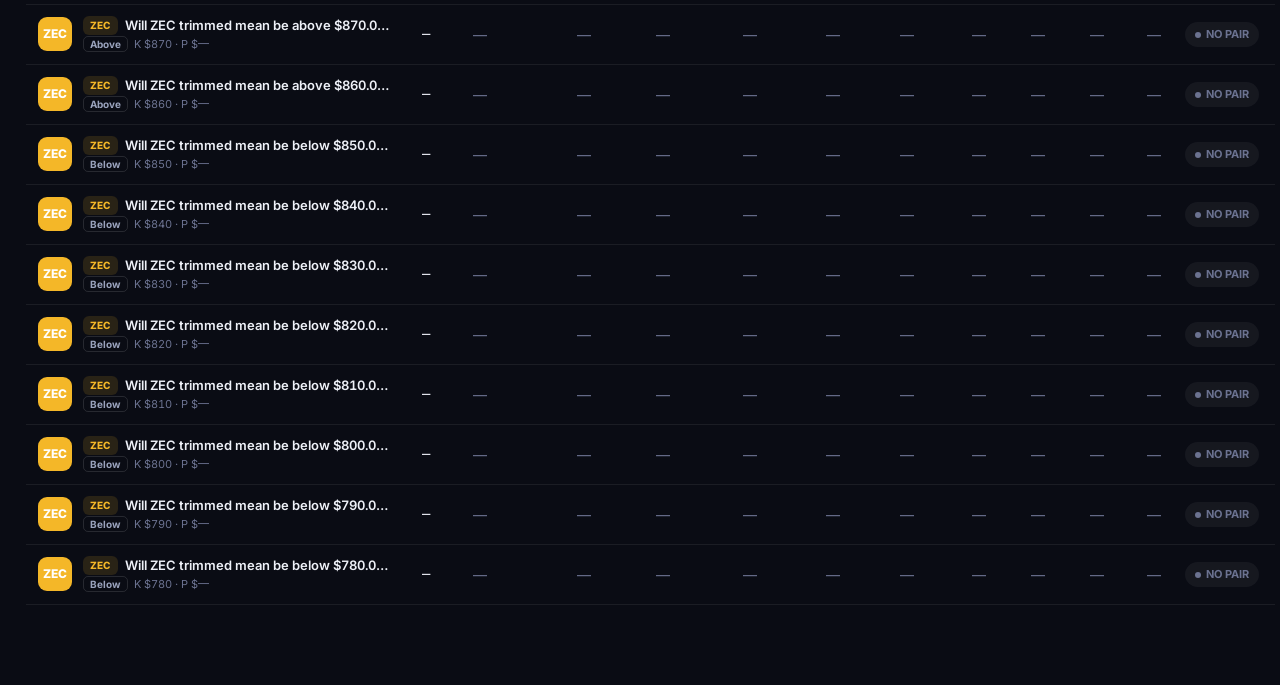
==== commit dcc50c48: "dashboard: October pairs + depth-aware scanner UI pairs.json rolls to 158->178 October rows; the pub" ====
--- a/docs/index.html
+++ b/docs/index.html
@@ -7,7 +7,7 @@
 <link rel="preconnect" href="https://fonts.googleapis.com">
 <link rel="preconnect" href="https://fonts.gstatic.com" crossorigin>
 <link href="https://fonts.googleapis.com/css2?family=Inter:wght@400;500;600;700;800&family=JetBrains+Mono:wght@500;600&display=swap" rel="stylesheet">
-<link rel="stylesheet" href="style.css?v=20260530b">
+<link rel="stylesheet" href="style.css">
 </head>
 <body>
 <div class="aurora"></div>
@@ -26,6 +26,7 @@
   </div>
   <div class="actions">
     <div class="live"><span class="dot"></span><span id="meta">connecting…</span></div>
+    <label class="auto"><input type="checkbox" id="auto"><span>Auto&nbsp;8s</span></label>
     <button id="refresh" class="primary"><span class="bspin"></span><span class="blabel">Refresh</span></button>
   </div>
 </header>
@@ -52,16 +53,10 @@
     <svg viewBox="0 0 24 24" width="15" height="15"><path d="M21 21l-4.3-4.3M11 18a7 7 0 1 1 0-14 7 7 0 0 1 0 14Z" fill="none" stroke="currentColor" stroke-width="2" stroke-linecap="round"/></svg>
     <input type="search" id="search" placeholder="Search asset, ticker, market…">
   </div>
-  <div id="assetChips" class="chips"></div>
   <div class="seg" id="statusSeg">
     <button data-s="" class="on">All</button>
     <button data-s="ARB">Arb</button>
-    <button data-s="NO ARB">No&nbsp;arb</button>
-    <button data-s="NO POLY">No&nbsp;Poly</button>
-    <button data-s="BAD BASIS">Bad&nbsp;basis</button>
-    <button data-s="LOW SIZE">Low&nbsp;size</button>
   </div>
-  <label class="chk"><input type="checkbox" id="favOnly"><span>Favorable&nbsp;basis</span></label>
   <span class="count" id="rowCount"></span>
 </section>
 
@@ -77,9 +72,26 @@
 </main>
 
 
+
+
+
+<div id="assignModal" class="modal" hidden>
+  <div class="card asg-card">
+    <div class="tk-top">
+      <h2 id="asgTitle">Assign lots</h2>
+      <button id="asgClose" class="ghost tk-x" aria-label="Close">✕</button>
+    </div>
+    <p class="hint" id="asgHint"></p>
+    <div id="asgBody"></div>
+    <div class="tk-foot">
+      <button id="asgSave" class="primary">Save assignments</button>
+      <button id="asgReset" class="ghost">Reset to auto (FIFO)</button>
+      <button id="asgCancel" class="ghost">Cancel</button>
+    </div>
+  </div>
 </div>
 
 <div id="toast" class="toast" hidden></div>
-<script src="app.js?v=20260530b"></script>
+<script src="app.js"></script>
 </body>
 </html>
--- a/docs/style.css
+++ b/docs/style.css
@@ -32,6 +32,9 @@
 /* ---------- header ---------- */
 header {
   display: flex; justify-content: space-between; align-items: center;
+  /* Wrap rather than push the page wider: the brand + tabs + actions row needs
+     ~1046px, so below that it was forcing a horizontal page scroll. */
+  flex-wrap: wrap; row-gap: 10px;
   padding: 18px 26px; position: sticky; top: 0; z-index: 20;
   background: linear-gradient(180deg, rgba(10,12,20,.92), rgba(10,12,20,.6));
   backdrop-filter: blur(14px); border-bottom: 1px solid var(--line);
@@ -156,6 +159,21 @@
 .hcard .meta { display: flex; gap: 16px; margin-top: 8px; color: var(--dim);
   font-size: 12px; }
 .hcard .meta b { color: var(--txt); font-weight: 600; }
+/* Hero card split: top-of-book row vs full-sweep row */
+.hcard .hsplit { display: grid; gap: 10px; }
+.hcard .hrow.sweep { border-top: 1px solid var(--line); padding-top: 10px; }
+.hcard .hlbl { font-size: 10px; text-transform: uppercase; letter-spacing: .07em;
+  color: var(--faint); font-weight: 600; margin-bottom: 2px; }
+.hcard .hnum { display: flex; align-items: baseline; gap: 8px; }
+.hcard .hsplit .ret { font-size: 23px; }
+.hcard .hsub { font-size: 11.5px; color: var(--dim); font-weight: 600; }
+.hcard .hrow.sweep .ret { color: var(--dim); }
+.hcard .hrow.sweep .meta b { color: var(--good); }
+.hcard .hnone { font-size: 11.5px; color: var(--faint); padding: 5px 0 2px; }
+.hcard .hsplit .meta { margin-top: 5px; gap: 13px; }
+.hcard .hfoot { margin-top: 11px; padding-top: 9px;
+  border-top: 1px solid var(--line); font-size: 12px; color: var(--dim); }
+
 .hcard.spec { background: linear-gradient(150deg, rgba(255,194,75,.12),
   var(--panel) 55%); }
 .hcard.spec:hover { border-color: var(--warn); }
@@ -178,16 +196,6 @@
   font: inherit; outline: none;
 }
 .search input:focus { border-color: var(--accent); }
-.chips { display: flex; gap: 7px; flex-wrap: wrap; }
-.chips .ac {
-  display: flex; align-items: center; gap: 6px; padding: 6px 12px;
-  border-radius: 999px; border: 1px solid var(--line2); background: var(--panel);
-  color: var(--dim); font-size: 12px; font-weight: 600; cursor: pointer;
-  transition: .14s;
-}
-.chips .ac .blob { width: 8px; height: 8px; border-radius: 50%; }
-.chips .ac.on { color: #fff; border-color: transparent;
-  background: rgba(255,255,255,.10); }
 .seg { display: flex; background: var(--panel); border: 1px solid var(--line2);
   border-radius: 999px; padding: 3px; }
 .seg button { background: transparent; color: var(--dim); padding: 6px 13px;
@@ -222,6 +230,11 @@
 tbody tr.r { cursor: pointer; transition: background .12s; }
 tbody tr.r:hover { background: rgba(255,255,255,.035); }
 tbody tr.r.open { background: rgba(108,140,255,.07); }
+/* favorable-basis arb (guaranteed arb + double-win strike gap) — gold "bonus" row */
+tbody tr.r.arb-fav { background: rgba(255,194,75,.10);
+  box-shadow: inset 3px 0 0 0 var(--warn); }
+tbody tr.r.arb-fav:hover,
+tbody tr.r.arb-fav.open { background: rgba(255,194,75,.17); }
 
 .mkt { display: flex; align-items: center; gap: 11px; max-width: 360px; }
 .thumb, .badge {
@@ -267,7 +280,7 @@
 
 /* ---------- detail drawer ---------- */
 tr.detail td { padding: 0; border-bottom: 1px solid var(--line); }
-.drawer { display: grid; grid-template-columns: 1fr 1fr 1.1fr; gap: 18px;
+.drawer { display: grid; grid-template-columns: 1.1fr 1fr 1fr; gap: 18px;
   padding: 20px 22px; background: linear-gradient(180deg,
     rgba(108,140,255,.06), transparent); animation: slide .22s ease; }
 @keyframes slide { from { opacity: 0; transform: translateY(-6px); } }
@@ -279,6 +292,12 @@
 .vcard h4 .tag { font-size: 10px; padding: 2px 7px; border-radius: 5px;
   color: #fff; font-weight: 700; }
 .tag.k { background: #5b6cff; } .tag.p { background: #00c2a8; }
+.tag.i { background: #e08b3c; }
+.expb { font-size: 9px; font-weight: 700; padding: 1px 5px; border-radius: 4px;
+  text-transform: uppercase; letter-spacing: .3px; white-space: nowrap; }
+.expb.won { background: #16c78422; color: #16c784; }
+.expb.lost { background: #ef535022; color: #ef5350; }
+.expb.pend { background: #e0a93b22; color: #e0a93b; }
 .vcard .title { font-weight: 600; font-size: 13px; line-height: 1.4;
   margin-bottom: 10px; }
 .vcard img.hero-img { width: 100%; max-height: 120px; object-fit: cover;
@@ -318,6 +337,100 @@
 .modal input { width: 120px; background: var(--bg2); border: 1px solid var(--line2);
   color: var(--txt); border-radius: 8px; padding: 7px 10px; font: inherit; }
 .modal input:focus { outline: none; border-color: var(--accent); }
+
+/* ---- Order-book depth walk (monthly scanner detail drawer) ---- */
+.depth { margin-top: 14px; border-top: 1px solid var(--line); padding-top: 12px; }
+.depth-h { font-size: 12px; color: var(--dim); margin-bottom: 8px; }
+.depth-t { width: 100%; border-collapse: collapse; font-size: 12px;
+  font-variant-numeric: tabular-nums; }
+.depth-t th { color: var(--faint); font-weight: 500; text-align: right;
+  padding: 3px 0 5px; font-size: 11px; text-transform: uppercase;
+  letter-spacing: .05em; }
+.depth-t th:first-child, .depth-t td:first-child { text-align: left; }
+.depth-t td { text-align: right; padding: 3px 0; }
+.depth-t tr + tr td { border-top: 1px solid var(--line); }
+.depth-f { color: var(--faint); font-size: 11.5px; margin-top: 8px;
+  line-height: 1.5; }
+
+/* ---- Prepare-trade button + preview ticket (read-only) ---- */
+.prep-row { display: flex; align-items: center; gap: 10px; margin-top: 12px; }
+.prep-btn { background: linear-gradient(180deg, var(--accent), #4d63d8);
+  color: #fff; border: none; border-radius: 9px; padding: 8px 14px;
+  font: 600 13px/1 "Inter", sans-serif; cursor: pointer; letter-spacing: .01em; }
+.prep-btn:hover { filter: brightness(1.08); }
+.prep-hint { color: var(--faint); font-size: 11.5px; }
+
+.modal .tk-card { width: 472px; max-width: 94vw; }
+.tk-top { display: flex; align-items: center; justify-content: space-between; }
+.tk-top h2 { display: flex; align-items: center; gap: 9px; }
+.tk-badge { font: 700 10px/1 "Inter", sans-serif; letter-spacing: .08em;
+  color: #e0a93b; background: #e0a93b22; border: 1px solid #e0a93b55;
+  padding: 4px 7px; border-radius: 6px; }
+.tk-x { padding: 4px 9px; font-size: 14px; }
+.tk-banner { background: #e0a93b14; border: 1px solid #e0a93b33; color: var(--dim);
+  border-radius: 9px; padding: 9px 11px; font-size: 12px; margin: 12px 0 14px; }
+.tk-banner b { color: var(--txt); }
+.tk-head { display: flex; align-items: center; gap: 10px; font-size: 12px;
+  margin-bottom: 10px; }
+.tk-orders { display: flex; flex-direction: column; gap: 7px; }
+.tk-order { display: flex; align-items: center; gap: 9px; padding: 9px 11px;
+  background: var(--bg2); border: 1px solid var(--line); border-radius: 10px; }
+.tk-buy { font-weight: 700; font-size: 11px; letter-spacing: .05em; color: var(--dim); }
+.tk-sz { font-family: "JetBrains Mono", monospace; font-size: 12.5px; }
+.tk-px { margin-left: auto; font-family: "JetBrains Mono", monospace; font-size: 12px; }
+.tk-cost { min-width: 78px; text-align: right; font-family: "JetBrains Mono", monospace;
+  font-weight: 600; }
+.tk-stats { display: grid; grid-template-columns: 1fr 1fr; gap: 6px 18px;
+  margin: 14px 0 4px; }
+.tk-stat { display: flex; align-items: baseline; justify-content: space-between;
+  gap: 10px; font-size: 12.5px; border-bottom: 1px dashed var(--line); padding: 5px 0; }
+.tk-stat > span { color: var(--dim); }
+.tk-stat > b { font-family: "JetBrains Mono", monospace; font-weight: 600; }
+.tk-warn { margin: 12px 0 2px; padding-left: 18px; color: #e0a93b;
+  font-size: 12px; line-height: 1.5; }
+.tk-controls { display: flex; gap: 16px; margin: 16px 0 6px; }
+.tk-controls label { flex: 1; display: flex; flex-direction: column; gap: 5px;
+  font-size: 12px; color: var(--dim); }
+.tk-controls input { width: 100%; background: var(--bg2); border: 1px solid var(--line2);
+  color: var(--txt); border-radius: 8px; padding: 7px 9px; font-size: 13px; }
+.tk-controls input:focus { outline: none; border-color: var(--accent); }
+.tk-foot { display: flex; flex-direction: column; gap: 7px; margin-top: 14px;
+  padding-top: 14px; border-top: 1px solid var(--line); }
+.tk-confirm[disabled] { opacity: .5; cursor: not-allowed;
+  background: var(--bg2); color: var(--dim); border: 1px solid var(--line2); }
+/* live (real-money) Confirm + Place buttons */
+.tk-live { color: #fff; background: linear-gradient(135deg, #ff647c, #c0392b);
+  box-shadow: 0 8px 22px -10px var(--bad); display: inline-flex;
+  align-items: center; justify-content: center; gap: 8px; }
+.tk-live:hover:not([disabled]) { transform: translateY(-1px); filter: brightness(1.08); }
+.tk-live[disabled] { opacity: .45; cursor: not-allowed; box-shadow: none;
+  filter: grayscale(.5); }
+/* Poly hedge button (second leg) — violet accent to distinguish from Kalshi-live red */
+.tk-poly { border: 1px solid var(--accent2); color: #d9c2ff; }
+.tk-poly:hover:not([disabled]) { background: #b06cff1a; color: #fff; }
+/* Poly confirmation panel variant */
+.tk-live-panel.poly { border-color: var(--accent2); background: #b06cff14; }
+.tk-live-panel.poly .tk-live-hd { color: var(--accent2); }
+/* live confirmation panel (rendered into #tkExec by liveConfirm) */
+.tk-live-panel { border: 1px solid var(--bad); background: var(--bad-d);
+  border-radius: 10px; padding: 12px; }
+.tk-live-panel.demo { border-color: var(--info); background: #0e2530; }
+.tk-live-hd { font-weight: 800; letter-spacing: .3px; margin-bottom: 8px;
+  color: var(--bad); }
+.tk-live-panel.demo .tk-live-hd { color: var(--info); }
+.tk-live-confirm { display: flex; gap: 8px; margin-top: 11px; }
+.tk-live-confirm input { flex: 1; background: var(--bg2); border: 1px solid var(--line2);
+  color: var(--txt); border-radius: 8px; padding: 8px 10px; font-size: 13px;
+  letter-spacing: 2px; text-transform: uppercase; }
+.tk-live-confirm input:focus { outline: none; border-color: var(--bad); }
+.tk-banner.placed { background: var(--good-d); border-color: var(--good); }
+.tk-banner.placed b { color: var(--good); }
+.tk-banner.failed { background: var(--bad-d); border-color: var(--bad); }
+.tk-banner.failed b { color: var(--bad); }
+.tk-foot-note { color: var(--faint); font-size: 11px; text-align: center; }
+.tk-load, .tk-err { padding: 22px 6px; text-align: center; color: var(--dim);
+  font-size: 13px; }
+.tk-err { color: var(--bad); }
 .modal .row { display: flex; gap: 10px; margin-top: 20px; }
 .modal .row button { flex: 1; }
 .toast { position: fixed; bottom: 24px; left: 50%; transform: translateX(-50%);
@@ -360,20 +473,88 @@
 .ptbl td.l { text-align: left; }
 .ptbl tr:hover td { background: rgba(255,255,255,.03); }
 .ptbl .mkt .q { max-width: 340px; }
+/* The paired table runs 10 columns. Scroll it inside its own card instead of
+   letting the PAGE scroll sideways (body overflow was hitting 1578px).
+   BUT an overflow container changes what `position: sticky` sticks to, and
+   .ptbl th is sticky at top:79px so it pins under the page header. Inside a
+   scroll box it pinned 79px from the CARD top instead — i.e. underneath the
+   first data row. So only become a scroll container at widths where the table
+   genuinely doesn't fit, and drop the offset to 0 there so the header still
+   renders in the right place. */
+@media (max-width: 1279px) {
+  .ptbl-wrap { overflow-x: auto; }
+  .ptbl-wrap .ptbl th { top: 0; }
+}
+/* Poly slugs are ~45 chars of boilerplate and were eating 488px of table width
+   on their own. Truncate on screen; the full ref stays on the title tooltip. */
+.leg2 .ref { max-width: 150px; overflow: hidden; text-overflow: ellipsis;
+  white-space: nowrap; }
+.ptbl .gu-ann { display: block; line-height: 1.3; }
+/* 10 columns need every pixel — trim the generous default cell padding so the
+   table fits a 1280px window outright rather than scrolling inside its card. */
+.ptbl-wrap .ptbl th, .ptbl-wrap .ptbl td { padding-left: 7px; padding-right: 7px; }
+.ptbl-wrap .ptbl td { padding-top: 8px; padding-bottom: 8px; }
 .ptbl .pp { color: var(--faint); font-size: 11px; font-weight: 600; }
 .sidetag { font-size: 10px; font-weight: 800; padding: 2px 8px;
   border-radius: 6px; text-transform: uppercase; letter-spacing: .03em; }
-.sidetag.yes, .sidetag.up { color: var(--good); background: var(--good-d); }
-.sidetag.no, .sidetag.down { color: var(--bad); background: var(--bad-d); }
+.sidetag.yes, .sidetag.up, .sidetag.won { color: var(--good); background: var(--good-d); }
+.sidetag.no, .sidetag.down, .sidetag.lost { color: var(--bad); background: var(--bad-d); }
 .okpill { font-size: 10px; font-weight: 700; color: var(--good);
   background: var(--good-d); padding: 2px 8px; border-radius: 999px;
   margin-left: 6px; }
 .onepill { font-size: 10px; font-weight: 700; color: var(--warn);
   background: var(--warn-d); padding: 2px 8px; border-radius: 999px;
   margin-left: 6px; }
+.kindpill { font-size: 10px; font-weight: 800; padding: 2px 8px;
+  border-radius: 999px; letter-spacing: .02em; }
+.pairmeta { display: flex; align-items: center; gap: 7px; margin-top: 4px; }
+.pairnote { font-size: 10.5px; margin-top: 3px; max-width: 230px;
+  line-height: 1.3; }
 .leg2 { display: flex; align-items: center; gap: 8px; padding: 3px 0;
   font-size: 12px; }
 .leg2 .tag { width: 16px; height: 16px; display: grid; place-items: center;
   font-size: 9px; padding: 0; }
 
+/* ---------- pair-assignment (split-leg lot attribution) ---------- */
+.asg-banner { display: flex; align-items: center; gap: 12px; flex-wrap: wrap;
+  background: var(--warn-d); border: 1px solid rgba(255,194,75,.35);
+  border-radius: var(--r); padding: 12px 14px; margin-bottom: 14px; }
+.asg-ico { font-size: 20px; color: var(--warn); }
+.asg-txt { font-size: 13px; flex: 1 1 260px; }
+.asg-txt b { color: var(--warn); }
+.asg-chips { display: flex; gap: 8px; flex-wrap: wrap; }
+.asg-chip { display: inline-flex; align-items: center; gap: 6px;
+  background: var(--panel-solid); border: 1px solid var(--line2);
+  border-radius: 10px; padding: 6px 10px; font-size: 12px; color: var(--txt);
+  cursor: pointer; }
+.asg-chip:hover { border-color: var(--warn); }
+.asg-mkt { max-width: 190px; overflow: hidden; text-overflow: ellipsis;
+  white-space: nowrap; }
+.asg-go { color: var(--warn); font-weight: 700; }
+.unconf { font-size: 10px; font-weight: 700; padding: 1px 7px;
+  border-radius: 999px; background: rgba(255,194,75,.14); color: var(--warn);
+  border: 1px solid rgba(255,194,75,.3); cursor: pointer; }
+.unconf:hover { background: rgba(255,194,75,.24); }
+.modal .asg-card { width: 560px; max-width: 95vw; }
+/* Keep title + footer in view; scroll the lot list when a leg has many fills.
+   scroll-padding-top keeps a focused/scrolled row clear of the sticky header. */
+.asg-card #asgBody { max-height: 52vh; overflow-y: auto; margin: 0 -2px;
+  padding: 0 2px; scroll-padding-top: 34px; }
+.asg-pairs { display: flex; gap: 10px; flex-wrap: wrap; margin-bottom: 12px; }
+.asg-pair { display: flex; align-items: center; gap: 6px; font-size: 12px;
+  background: var(--bg2); border: 1px solid var(--line2);
+  border-radius: 10px; padding: 6px 10px; }
+/* separate (not collapse) so the sticky header actually sticks in Chrome */
+.asg-tbl { width: 100%; border-collapse: separate; border-spacing: 0; font-size: 13px; }
+.asg-tbl th, .asg-tbl td { padding: 7px 8px;
+  border-bottom: 1px solid var(--line); text-align: right; }
+.asg-tbl th.l, .asg-tbl td.l { text-align: left; }
+.asg-tbl thead th { color: var(--dim); font-weight: 600; font-size: 11px;
+  position: sticky; top: 0; z-index: 2; background: var(--panel-solid);
+  box-shadow: inset 0 -1px 0 var(--line); }
+.asg-sel { background: var(--bg2); color: var(--txt);
+  border: 1px solid var(--line2); border-radius: 8px; padding: 4px 8px;
+  font: inherit; cursor: pointer; }
+.asg-sel:focus { outline: none; border-color: var(--accent); }
+
 @media (max-width: 1100px) { .drawer { grid-template-columns: 1fr; } }
